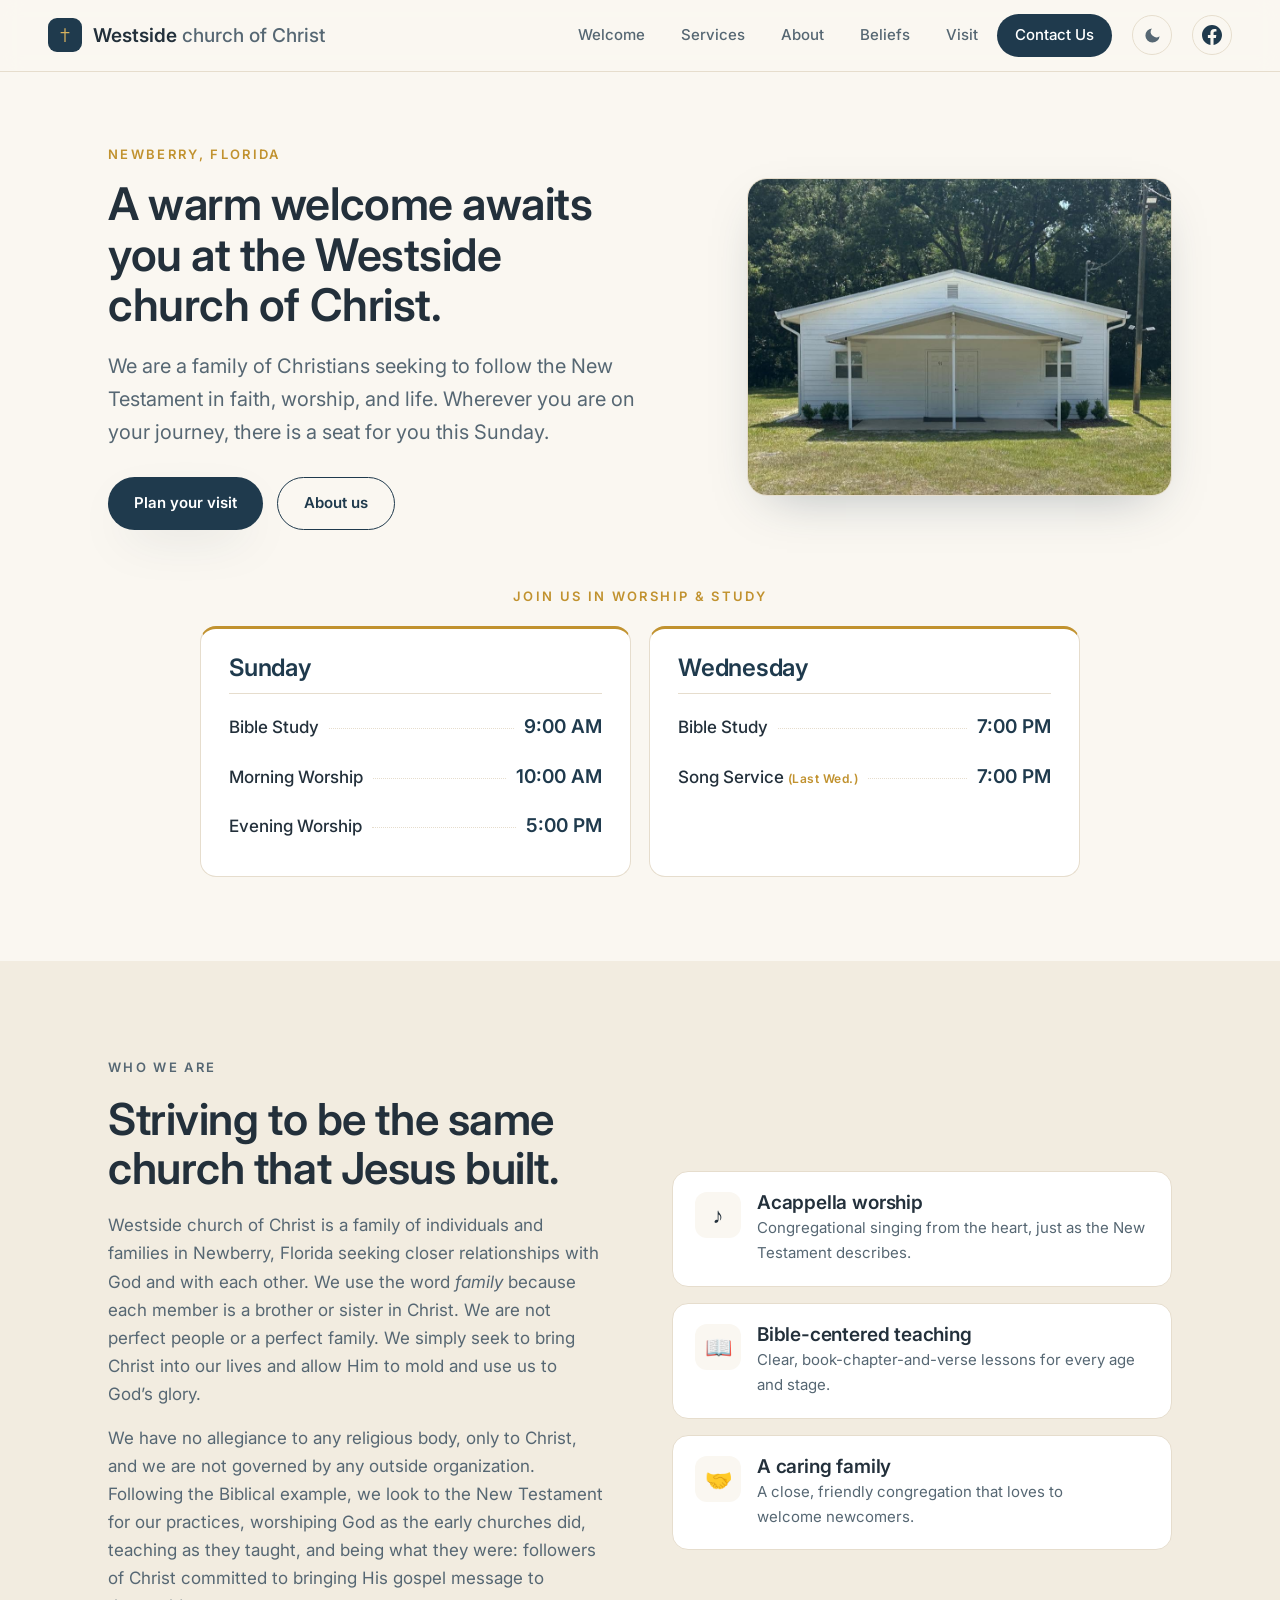
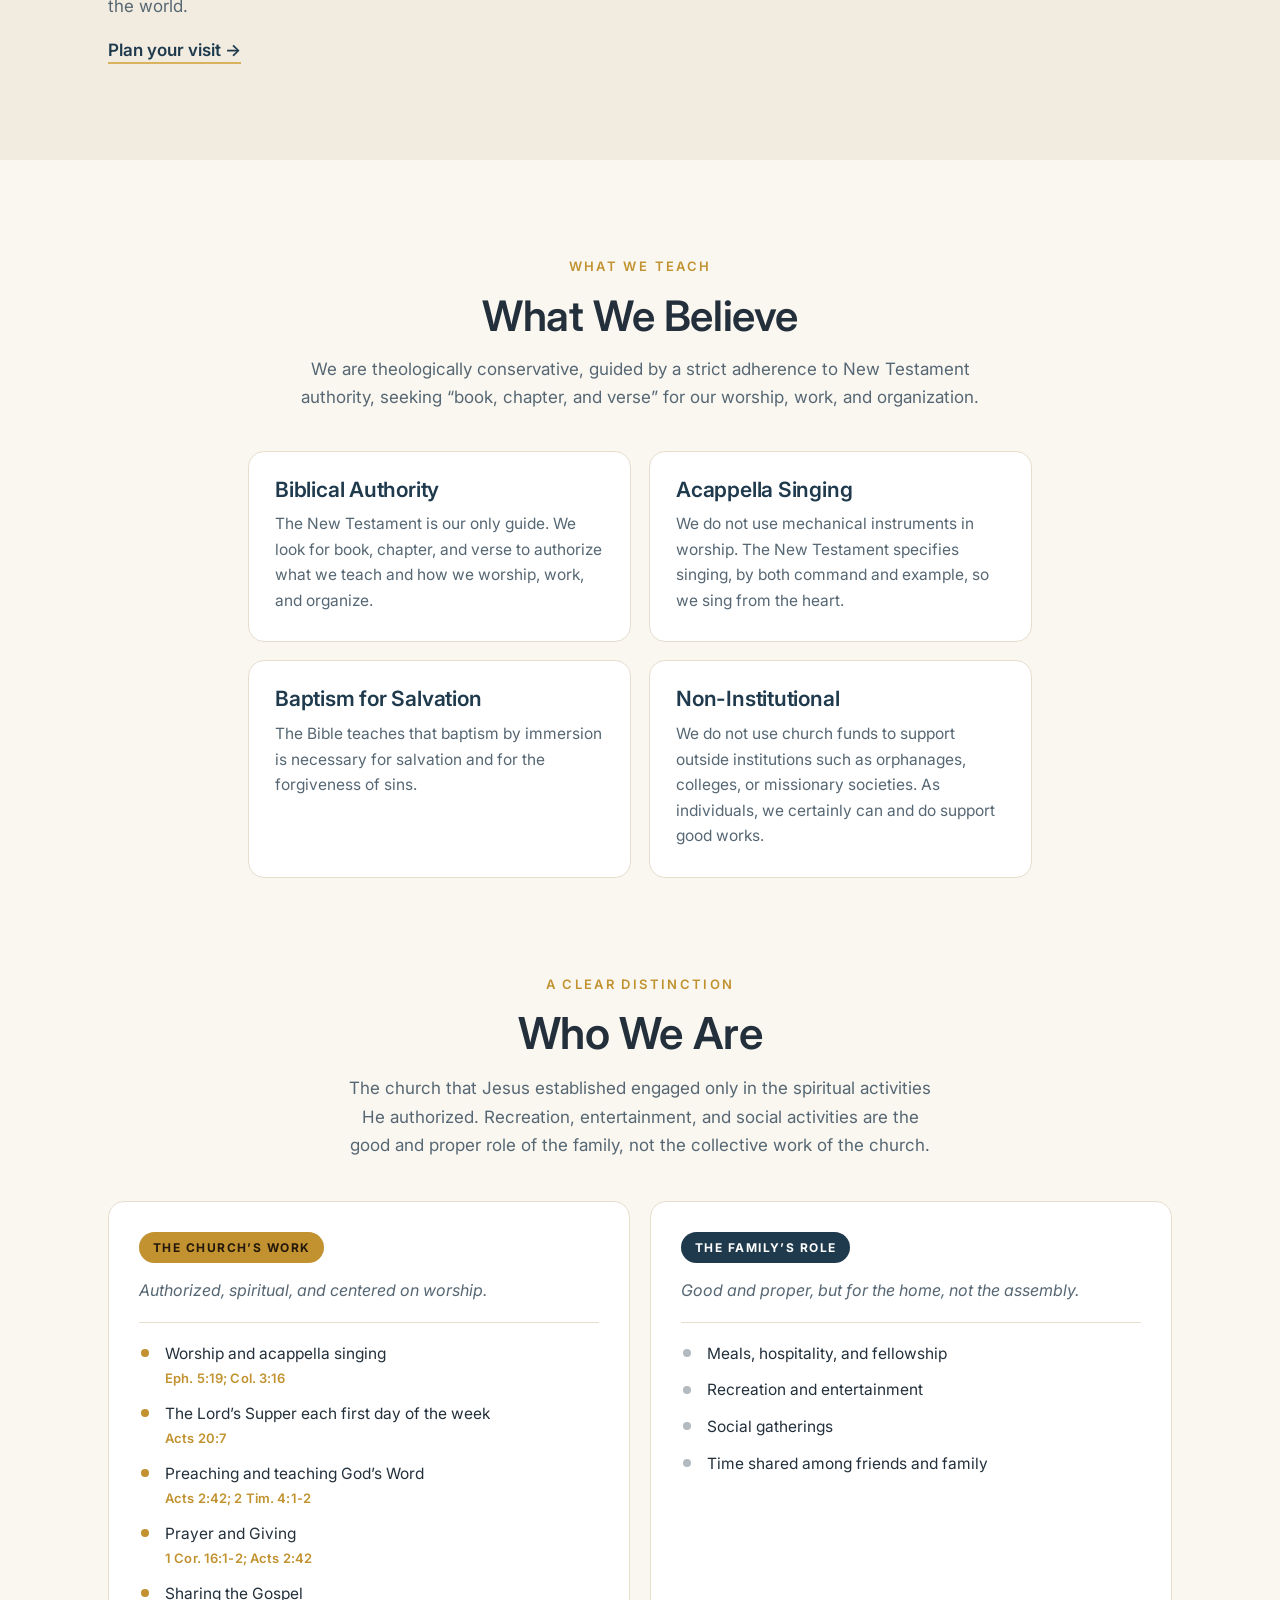
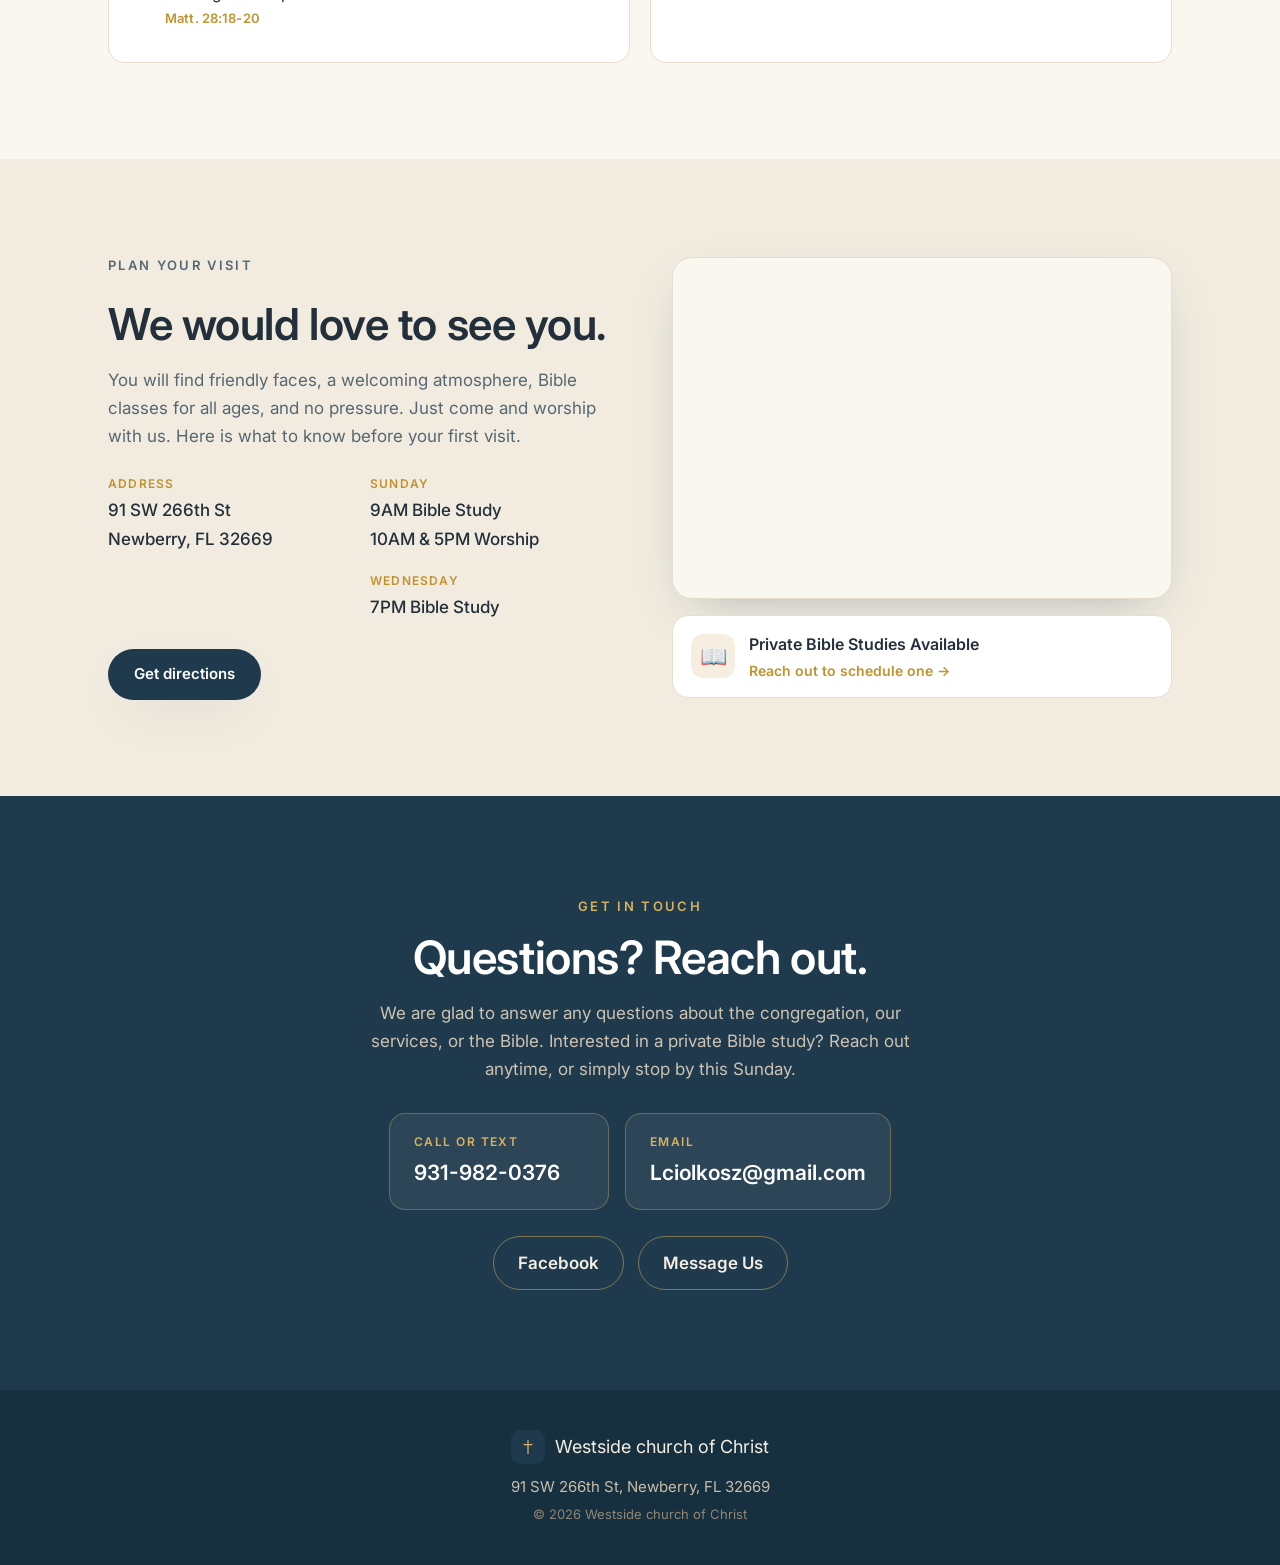
==== index.html @ 0bf7d009 "Redesign Private Bible Studies as an icon card linking to contact" ====
<!DOCTYPE html>
<html lang="en">
<head>
  <meta charset="UTF-8" />
  <meta name="viewport" content="width=device-width, initial-scale=1.0" />
  <script>
    /* Apply saved theme before paint to avoid a flash. No saved value = follow system. */
    (function () {
      try {
        var t = localStorage.getItem('theme');
        if (t === 'dark' || t === 'light') document.documentElement.setAttribute('data-theme', t);
      } catch (e) {}
    })();
  </script>
  <title>Westside church of Christ in Newberry, FL</title>
  <meta name="description" content="Westside church of Christ in Newberry, Florida. Sunday worship at 10 AM and 5 PM. Visitors always welcome." />

  <!-- Open Graph / social sharing -->
  <meta property="og:type" content="website" />
  <meta property="og:site_name" content="Westside church of Christ" />
  <meta property="og:title" content="Westside church of Christ in Newberry, FL" />
  <meta property="og:description" content="A warm welcome awaits you. Sunday worship at 10 AM and 5 PM, Bible study Sunday 9 AM and Wednesday 7 PM. Visitors always welcome." />
  <meta property="og:url" content="https://westsidenewberrychurchofchrist.com/" />
  <meta property="og:image" content="https://westsidenewberrychurchofchrist.com/assets/img/church-building.jpg" />
  <meta property="og:image:alt" content="The Westside church of Christ building in Newberry, Florida" />
  <meta name="twitter:card" content="summary_large_image" />
  <meta name="twitter:title" content="Westside church of Christ in Newberry, FL" />
  <meta name="twitter:description" content="A warm welcome awaits you. Sunday worship at 10 AM and 5 PM. Visitors always welcome." />
  <meta name="twitter:image" content="https://westsidenewberrychurchofchrist.com/assets/img/church-building.jpg" />

  <!-- Structured data: church, location, service times -->
  <script type="application/ld+json">
  {
    "@context": "https://schema.org",
    "@type": "Church",
    "name": "Westside church of Christ",
    "url": "https://westsidenewberrychurchofchrist.com/",
    "image": "https://westsidenewberrychurchofchrist.com/assets/img/church-building.jpg",
    "telephone": "+1-931-982-0376",
    "email": "Lciolkosz@gmail.com",
    "address": {
      "@type": "PostalAddress",
      "streetAddress": "91 SW 266th St",
      "addressLocality": "Newberry",
      "addressRegion": "FL",
      "postalCode": "32669",
      "addressCountry": "US"
    },
    "sameAs": [
      "https://www.facebook.com/westsidecocnewberryfl/"
    ],
    "openingHoursSpecification": [
      { "@type": "OpeningHoursSpecification", "dayOfWeek": "Sunday", "opens": "09:00", "closes": "12:00", "name": "Bible Study & Morning Worship" },
      { "@type": "OpeningHoursSpecification", "dayOfWeek": "Sunday", "opens": "17:00", "closes": "18:00", "name": "Evening Worship" },
      { "@type": "OpeningHoursSpecification", "dayOfWeek": "Wednesday", "opens": "19:00", "closes": "20:00", "name": "Bible Study" }
    ]
  }
  </script>

  <link rel="preconnect" href="https://fonts.googleapis.com" />
  <link rel="preconnect" href="https://fonts.gstatic.com" crossorigin />
  <link href="https://fonts.googleapis.com/css2?family=Inter:ital,wght@0,400;0,500;0,600;0,700;1,400;1,500&display=swap" rel="stylesheet" />
  <link rel="stylesheet" href="assets/css/style.css?v=14" />
  <link rel="icon" href="data:image/svg+xml,%3Csvg xmlns='http://www.w3.org/2000/svg' viewBox='0 0 32 32'%3E%3Crect width='32' height='32' rx='6' fill='%231f3a4d'/%3E%3Cpath d='M15 7h2v5h5v2h-5v11h-2V14h-5v-2h5z' fill='%23d8b25e'/%3E%3C/svg%3E" />
</head>
<body>
  <a class="skip-link" href="#main">Skip to content</a>

  <header class="site-header" id="top">
    <a class="brand" href="#top">
      <span class="brand-mark" aria-hidden="true">
        <svg viewBox="0 0 32 32"><path d="M15 5h2v6h6v2h-6v14h-2V13H9v-2h6z"/></svg>
      </span>
      <span class="brand-text">Westside <em>church of Christ</em></span>
    </a>
    <div class="header-right">
      <nav class="nav" id="nav">
        <a href="#welcome">Welcome</a>
        <a href="#services">Services</a>
        <a href="#about">About</a>
        <a href="#beliefs">Beliefs</a>
        <a href="#visit">Visit</a>
        <a href="#contact" class="nav-cta">Contact Us</a>
      </nav>
      <button class="theme-toggle" id="themeToggle" type="button" aria-label="Toggle dark mode">
        <svg class="icon-moon" viewBox="0 0 24 24" aria-hidden="true"><path d="M21 12.79A9 9 0 1 1 11.21 3 7 7 0 0 0 21 12.79z"/></svg>
        <svg class="icon-sun" viewBox="0 0 24 24" aria-hidden="true"><path d="M12 17a5 5 0 1 1 0-10 5 5 0 0 1 0 10zm0-13a1 1 0 0 1-1-1V1a1 1 0 0 1 2 0v2a1 1 0 0 1-1 1zm0 20a1 1 0 0 1-1-1v-2a1 1 0 0 1 2 0v2a1 1 0 0 1-1 1zm11-11a1 1 0 0 1-1 1h-2a1 1 0 0 1 0-2h2a1 1 0 0 1 1 1zM5 12a1 1 0 0 1-1 1H2a1 1 0 0 1 0-2h2a1 1 0 0 1 1 1zm14.07-6.07a1 1 0 0 1 0 1.41l-1.41 1.42a1 1 0 1 1-1.42-1.42l1.42-1.41a1 1 0 0 1 1.41 0zM7.76 17.66a1 1 0 0 1 0 1.41l-1.42 1.42a1 1 0 0 1-1.41-1.42l1.41-1.41a1 1 0 0 1 1.42 0zm11.31 1.41a1 1 0 0 1-1.41 0l-1.42-1.41a1 1 0 0 1 1.42-1.42l1.41 1.42a1 1 0 0 1 0 1.41zM7.76 6.34a1 1 0 0 1-1.42 0L4.93 4.93a1 1 0 0 1 1.41-1.41l1.42 1.41a1 1 0 0 1 0 1.41z"/></svg>
      </button>
      <a class="fb-icon" href="https://www.facebook.com/westsidecocnewberryfl/" target="_blank" rel="noopener" aria-label="Visit us on Facebook">
        <svg viewBox="0 0 24 24" aria-hidden="true"><path d="M24 12.07C24 5.4 18.63 0 12 0S0 5.4 0 12.07C0 18.1 4.39 23.1 10.13 24v-8.44H7.08v-3.49h3.05V9.41c0-3.02 1.79-4.69 4.53-4.69 1.31 0 2.68.24 2.68.24v2.97h-1.51c-1.49 0-1.96.93-1.96 1.89v2.25h3.33l-.53 3.49h-2.8V24C19.61 23.1 24 18.1 24 12.07z"/></svg>
      </a>
      <button class="nav-toggle" id="navToggle" aria-label="Open menu" aria-expanded="false">
        <span></span><span></span><span></span>
      </button>
    </div>
  </header>

  <main id="main">
    <!-- Hero + service times (combined) -->
    <section class="welcome" id="welcome">
      <div class="hero">
        <div class="hero-inner">
          <p class="eyebrow">Newberry, Florida</p>
          <h1>A warm welcome awaits you at the Westside church of Christ.</h1>
          <p class="hero-lede">
            We are a family of Christians seeking to follow the New Testament in faith,
            worship, and life. Wherever you are on your journey, there is a seat for
            you this Sunday.
          </p>
          <div class="hero-actions">
            <a class="btn btn-primary" href="#visit">Plan your visit</a>
            <a class="btn btn-ghost" href="#about">About us</a>
          </div>
        </div>
        <div class="hero-card">
          <div class="hero-photo">
            <img src="assets/img/church-building.jpg" alt="The Westside church of Christ building in Newberry, Florida" width="960" height="960" />
          </div>
        </div>
      </div>

      <div class="hero-schedule" id="services">
        <p class="eyebrow">Join Us in Worship &amp; Study</p>
        <div class="schedule">
          <article class="sched-card">
            <h3 class="sched-day">Sunday</h3>
            <ul class="sched-list">
              <li><span class="s-name">Bible Study</span><span class="s-dot" aria-hidden="true"></span><span class="s-time">9:00 AM</span></li>
              <li><span class="s-name">Morning Worship</span><span class="s-dot" aria-hidden="true"></span><span class="s-time">10:00 AM</span></li>
              <li><span class="s-name">Evening Worship</span><span class="s-dot" aria-hidden="true"></span><span class="s-time">5:00 PM</span></li>
            </ul>
          </article>
          <article class="sched-card">
            <h3 class="sched-day">Wednesday</h3>
            <ul class="sched-list">
              <li><span class="s-name">Bible Study</span><span class="s-dot" aria-hidden="true"></span><span class="s-time">7:00 PM</span></li>
              <li><span class="s-name">Song Service <em>(Last Wed.)</em></span><span class="s-dot" aria-hidden="true"></span><span class="s-time">7:00 PM</span></li>
            </ul>
          </article>
        </div>
      </div>
    </section>

    <!-- About / What to expect -->
    <section class="about" id="about">
      <div class="about-grid">
        <div class="about-text">
          <p class="eyebrow">Who We Are</p>
          <h2>Striving to be the same church that Jesus built.</h2>
          <p>
            Westside church of Christ is a family of individuals and families in Newberry,
            Florida seeking closer relationships with God and with each other. We use the
            word <em>family</em> because each member is a brother or sister in Christ. We
            are not perfect people or a perfect family. We simply seek to bring Christ
            into our lives and allow Him to mold and use us to God&rsquo;s glory.
          </p>
          <p>
            We have no allegiance to any religious body, only to Christ, and we are not
            governed by any outside organization. Following the Biblical example, we look to
            the New Testament for our practices, worshiping God as the early churches
            did, teaching as they taught, and being what they were: followers of Christ
            committed to bringing His gospel message to the world.
          </p>
          <a class="text-link" href="#visit">Plan your visit &rarr;</a>
        </div>
        <ul class="about-features">
          <li>
            <span class="feat-icon" aria-hidden="true">&#9834;</span>
            <div>
              <h3>Acappella worship</h3>
              <p>Congregational singing from the heart, just as the New Testament describes.</p>
            </div>
          </li>
          <li>
            <span class="feat-icon" aria-hidden="true">&#128214;</span>
            <div>
              <h3>Bible-centered teaching</h3>
              <p>Clear, book-chapter-and-verse lessons for every age and stage.</p>
            </div>
          </li>
          <li>
            <span class="feat-icon" aria-hidden="true">&#129309;</span>
            <div>
              <h3>A caring family</h3>
              <p>A close, friendly congregation that loves to welcome newcomers.</p>
            </div>
          </li>
        </ul>
      </div>
    </section>

    <!-- What we believe -->
    <section class="beliefs" id="beliefs">
      <div class="section-head center">
        <p class="eyebrow">What We Teach</p>
        <h2>What We Believe</h2>
        <p class="beliefs-intro">
          We are theologically conservative, guided by a strict adherence to New Testament
          authority, seeking &ldquo;book, chapter, and verse&rdquo; for our worship,
          work, and organization.
        </p>
      </div>
      <div class="belief-grid">
        <article class="belief-card">
          <h3>Biblical Authority</h3>
          <p>
            The New Testament is our only guide. We look for book, chapter, and verse to
            authorize what we teach and how we worship, work, and organize.
          </p>
        </article>
        <article class="belief-card">
          <h3>Acappella Singing</h3>
          <p>
            We do not use mechanical instruments in worship. The New Testament specifies
            singing, by both command and example, so we sing from the heart.
          </p>
        </article>
        <article class="belief-card">
          <h3>Baptism for Salvation</h3>
          <p>
            The Bible teaches that baptism by immersion is necessary for salvation and for
            the forgiveness of sins.
          </p>
        </article>
        <article class="belief-card">
          <h3>Non-Institutional</h3>
          <p>
            We do not use church funds to support outside institutions such as orphanages,
            colleges, or missionary societies. As individuals, we certainly can and do
            support good works.
          </p>
        </article>
      </div>
    </section>

    <!-- Who we are not (a clear distinction) -->
    <section class="distinct" id="distinct">
      <div class="distinct-inner">
        <div class="distinct-head">
          <p class="eyebrow">A Clear Distinction</p>
          <h2>Who We Are</h2>
          <p class="distinct-lede">
            The church that Jesus established engaged only in the spiritual activities He
            authorized. Recreation, entertainment, and social activities are the good and
            proper role of the family, not the collective work of the church.
          </p>
        </div>
        <div class="distinct-grid">
          <article class="distinct-card is-church">
            <span class="distinct-tag">The Church&rsquo;s Work</span>
            <p class="distinct-card-note">Authorized, spiritual, and centered on worship.</p>
            <ul class="distinct-list">
              <li>Worship and acappella singing <span class="ref">Eph. 5:19; Col. 3:16</span></li>
              <li>The Lord&rsquo;s Supper each first day of the week <span class="ref">Acts 20:7</span></li>
              <li>Preaching and teaching God&rsquo;s Word <span class="ref">Acts 2:42; 2 Tim. 4:1-2</span></li>
              <li>Prayer and Giving <span class="ref">1 Cor. 16:1-2; Acts 2:42</span></li>
              <li>Sharing the Gospel <span class="ref">Matt. 28:18-20</span></li>
            </ul>
          </article>
          <article class="distinct-card is-family">
            <span class="distinct-tag">The Family&rsquo;s Role</span>
            <p class="distinct-card-note">Good and proper, but for the home, not the assembly.</p>
            <ul class="distinct-list">
              <li>Meals, hospitality, and fellowship</li>
              <li>Recreation and entertainment</li>
              <li>Social gatherings</li>
              <li>Time shared among friends and family</li>
            </ul>
          </article>
        </div>
      </div>
    </section>

    <!-- Visit / Location -->
    <section class="visit" id="visit">
      <div class="visit-grid">
        <div class="visit-text">
          <p class="eyebrow">Plan Your Visit</p>
          <h2>We would love to see you.</h2>
          <p>
            You will find friendly faces, a welcoming atmosphere, Bible classes for all
            ages, and no pressure. Just come and worship with us. Here is what to know
            before your first visit.
          </p>
          <dl class="visit-facts">
            <div><dt>Address</dt><dd>91 SW 266th St<br />Newberry, FL 32669</dd></div>
            <div><dt>Sunday</dt><dd>9AM Bible Study<br />10AM &amp; 5PM Worship</dd></div>
            <div><dt>Wednesday</dt><dd>7PM Bible Study</dd></div>
          </dl>
          <a class="btn btn-primary" href="https://www.google.com/maps/dir/?api=1&destination=91+SW+266th+St+Newberry+FL+32669" target="_blank" rel="noopener">Get directions</a>
        </div>
        <div class="visit-media">
          <div class="visit-map">
            <iframe
              title="Map to Westside church of Christ"
              src="https://www.google.com/maps?q=91%20SW%20266th%20St,%20Newberry,%20FL%2032669&output=embed"
              loading="lazy" referrerpolicy="no-referrer-when-downgrade"></iframe>
          </div>
          <a class="study-card" href="#contact">
            <span class="study-card-icon" aria-hidden="true">&#128214;</span>
            <span class="study-card-body">
              <span class="study-card-title">Private Bible Studies Available</span>
              <span class="study-card-sub">Reach out to schedule one &rarr;</span>
            </span>
          </a>
        </div>
      </div>
    </section>

    <!-- Contact -->
    <section class="contact" id="contact">
      <div class="contact-inner">
        <p class="eyebrow light">Get in Touch</p>
        <h2>Questions? Reach out.</h2>
        <p class="contact-lede">
          We are glad to answer any questions about the congregation, our services,
          or the Bible. Interested in a private Bible study? Reach out anytime,
          or simply stop by this Sunday.
        </p>
        <div class="contact-methods">
          <a class="contact-method" href="tel:19319820376">
            <span class="cm-label">Call or Text</span>
            <span class="cm-value">931-982-0376</span>
          </a>
          <a class="contact-method" href="mailto:Lciolkosz@gmail.com">
            <span class="cm-label">Email</span>
            <span class="cm-value">Lciolkosz@gmail.com</span>
          </a>
        </div>
        <div class="contact-links">
          <a href="https://www.facebook.com/westsidecocnewberryfl/" target="_blank" rel="noopener">Facebook</a>
          <a href="https://m.me/westsidecocnewberryfl" target="_blank" rel="noopener">Message Us</a>
        </div>
      </div>
    </section>
  </main>

  <footer class="site-footer">
    <div class="foot-inner">
      <div class="foot-brand">
        <span class="brand-mark" aria-hidden="true"><svg viewBox="0 0 32 32"><path d="M15 5h2v6h6v2h-6v14h-2V13H9v-2h6z"/></svg></span>
        Westside church of Christ
      </div>
      <p class="foot-addr">91 SW 266th St, Newberry, FL 32669</p>
      <p class="foot-copy">&copy; <span id="year"></span> Westside church of Christ</p>
    </div>
  </footer>

  <script src="assets/js/main.js?v=14"></script>
</body>
</html>
---- assets/css/style.css ----
/* ---------- Tokens ---------- */
:root {
  --cream: #faf7f1;
  --cream-2: #f2ece0;
  --ink: #23303b;
  --ink-soft: #566773;
  --navy: #1f3a4d;
  --navy-2: #17303f;
  --gold: #c1922f;
  --gold-soft: #d8b25e;
  --line: #e6ddcd;
  --white: #ffffff;
  --brand-text: var(--navy);
  --on-brand: #ffffff;
  --brand-hover: var(--navy-2);
  --radius: 16px;
  --shadow: 0 18px 50px -22px rgba(31, 58, 77, .35);
  --maxw: 1160px;
  --ease: cubic-bezier(.22,.61,.36,1);
  --serif: "Inter", Arial, system-ui, -apple-system, Segoe UI, Roboto, sans-serif;
  --sans: "Inter", Arial, system-ui, -apple-system, Segoe UI, Roboto, sans-serif;
}

/* ---------- Dark theme ---------- */
/* Surfaces and text flip; brand navy/gold stay. --brand-text keeps accent
   text/borders legible against dark card surfaces. */
@media (prefers-color-scheme: dark) {
  :root:not([data-theme="light"]) {
    --cream: #15222c;
    --cream-2: #101b23;
    --white: #1c2c37;
    --ink: #eaf0f3;
    --ink-soft: #a6b6c1;
    --line: #2b3c48;
    --brand-text: #9fc4de;
    --on-brand: #10202b;
    --brand-hover: #b3d3e8;
    --shadow: 0 18px 50px -22px rgba(0, 0, 0, .6);
  }
}
:root[data-theme="dark"] {
  --cream: #15222c;
  --cream-2: #101b23;
  --white: #1c2c37;
  --ink: #eaf0f3;
  --ink-soft: #a6b6c1;
  --line: #2b3c48;
  --brand-text: #9fc4de;
  --on-brand: #10202b;
  --brand-hover: #b3d3e8;
  --shadow: 0 18px 50px -22px rgba(0, 0, 0, .6);
}
* { box-sizing: border-box; }
html { scroll-behavior: smooth; }
body {
  margin: 0; background: var(--cream); color: var(--ink);
  font-family: var(--sans); font-size: 17px; line-height: 1.65;
  -webkit-font-smoothing: antialiased; overflow-x: hidden;
}
img, iframe, svg { max-width: 100%; display: block; }
a { color: inherit; text-decoration: none; }
h1, h2, h3 { font-family: var(--serif); font-weight: 600; line-height: 1.12; letter-spacing: -.01em; margin: 0; text-wrap: balance; }
p { text-wrap: pretty; }
section { scroll-margin-top: 84px; }
.eyebrow {
  font-size: 13px; letter-spacing: .18em; text-transform: uppercase;
  color: var(--gold); font-weight: 600; margin: 0 0 14px;
}
.eyebrow.light { color: var(--gold-soft); }
.skip-link {
  position: absolute; left: -999px; top: 0; background: var(--navy); color: #fff;
  padding: 10px 16px; z-index: 100; border-radius: 0 0 8px 0;
}
.skip-link:focus { left: 0; }

/* ---------- Header ---------- */
.site-header {
  position: sticky; top: 0; z-index: 50;
  display: flex; align-items: center; justify-content: space-between;
  padding: 14px clamp(18px, 5vw, 48px);
  background: color-mix(in srgb, var(--cream) 88%, transparent);
  backdrop-filter: blur(10px);
  border-bottom: 1px solid var(--line);
}
.brand { display: flex; align-items: center; gap: 11px; }
.brand-mark {
  display: grid; place-items: center; width: 34px; height: 34px;
  background: var(--navy); border-radius: 9px; flex: none;
}
.brand-mark svg { width: 20px; height: 20px; fill: var(--gold-soft); }
.brand-text { font-family: var(--serif); font-weight: 600; font-size: 19px; color: var(--ink); }
.brand-text em { font-style: normal; color: var(--ink-soft); font-weight: 500; }
.header-right { display: flex; align-items: center; gap: clamp(12px, 2vw, 20px); }
.fb-icon {
  display: grid; place-items: center; width: 40px; height: 40px; flex: none;
  border-radius: 50%; color: var(--navy); border: 1px solid var(--line);
  transition: background .2s var(--ease), color .2s var(--ease), transform .2s var(--ease), border-color .2s var(--ease);
}
.fb-icon svg { width: 20px; height: 20px; fill: currentColor; }
.fb-icon:hover { background: var(--brand-text); color: var(--on-brand); border-color: var(--brand-text); transform: translateY(-1px); }
.theme-toggle {
  display: grid; place-items: center; width: 40px; height: 40px; flex: none;
  border-radius: 50%; color: var(--ink-soft); background: none; cursor: pointer;
  border: 1px solid var(--line);
  transition: background .2s var(--ease), color .2s var(--ease), transform .2s var(--ease), border-color .2s var(--ease);
}
.theme-toggle svg { width: 19px; height: 19px; fill: currentColor; }
.theme-toggle:hover { background: var(--brand-text); color: var(--on-brand); border-color: var(--brand-text); transform: translateY(-1px); }
/* Icon reflects the theme that IS active (moon = switch to dark, sun = switch to light) */
.icon-sun { display: none; }
.icon-moon { display: block; }
@media (prefers-color-scheme: dark) {
  :root:not([data-theme="light"]) .icon-sun { display: block; }
  :root:not([data-theme="light"]) .icon-moon { display: none; }
}
:root[data-theme="dark"] .icon-sun { display: block; }
:root[data-theme="dark"] .icon-moon { display: none; }
:root[data-theme="light"] .icon-sun { display: none; }
:root[data-theme="light"] .icon-moon { display: block; }
.nav { display: flex; align-items: center; gap: 2px; }
.nav a { font-size: 15px; font-weight: 500; color: var(--ink-soft); white-space: nowrap; }
.nav a:not(.nav-cta) {
  padding: 8px 16px; border-radius: 999px; border: 1.5px solid transparent;
  transition: color .2s var(--ease), background .2s var(--ease), border-color .2s var(--ease);
}
.nav a:not(.nav-cta):hover { background: var(--brand-text); color: var(--on-brand); border-color: var(--brand-text); }
.nav-cta {
  background: var(--brand-text); color: var(--on-brand) !important; padding: 9px 18px; border-radius: 999px;
  transition: background .2s var(--ease), transform .2s var(--ease);
}
.nav-cta:hover { background: var(--brand-hover); transform: translateY(-1px); }
.nav-toggle { display: none; background: none; border: 0; cursor: pointer; padding: 8px; }
.nav-toggle span { display: block; width: 24px; height: 2px; background: var(--navy); margin: 5px 0; border-radius: 2px; transition: .25s var(--ease); }

/* ---------- Buttons ---------- */
.btn {
  display: inline-flex; align-items: center; gap: 8px;
  padding: 13px 26px; border-radius: 999px; font-weight: 600; font-size: 15px;
  transition: transform .2s var(--ease), background .2s var(--ease), box-shadow .2s var(--ease);
}
.btn-primary { background: var(--brand-text); color: var(--on-brand); box-shadow: var(--shadow); }
.btn-primary:hover { background: var(--brand-hover); transform: translateY(-2px); }
.btn-ghost { border: 1.5px solid var(--brand-text); color: var(--brand-text); }
.btn-ghost:hover { background: var(--brand-text); color: var(--on-brand); }
.text-link { color: var(--brand-text); font-weight: 600; border-bottom: 2px solid var(--gold-soft); padding-bottom: 2px; }
.text-link:hover { border-color: var(--brand-text); }

/* ---------- Hero + combined schedule ---------- */
.hero {
  max-width: var(--maxw); margin: 0 auto;
  padding: clamp(36px, 6vw, 72px) clamp(18px, 5vw, 48px) clamp(22px, 3vw, 36px);
  display: grid; grid-template-columns: 1.15fr .85fr; gap: clamp(28px, 5vw, 64px); align-items: center;
}
.hero-schedule {
  max-width: var(--maxw); margin: 0 auto;
  padding: clamp(8px, 2vw, 20px) clamp(18px, 5vw, 48px) clamp(46px, 7vw, 84px);
  scroll-margin-top: 84px;
}
.hero-schedule .eyebrow { text-align: center; }
.hero-schedule .schedule { margin-top: 18px; padding-left: 0; padding-right: 0; }
.hero h1 { font-size: clamp(29px, 4vw, 45px); margin-bottom: 20px; }
.hero-lede { font-size: clamp(17px, 2vw, 20px); color: var(--ink-soft); max-width: 44ch; margin: 0 0 28px; }
.hero-times { display: flex; gap: 14px; flex-wrap: wrap; margin-bottom: 30px; }
.time-pill {
  background: var(--white); border: 1px solid var(--line); border-radius: 14px;
  padding: 12px 18px; box-shadow: var(--shadow); display: flex; flex-direction: column;
}
.time-pill.subtle { background: transparent; box-shadow: none; border-style: dashed; }
.time-label { font-size: 12px; letter-spacing: .1em; text-transform: uppercase; color: var(--gold); font-weight: 600; }
.time-value { font-family: var(--serif); font-size: 20px; font-weight: 600; color: var(--ink); }
.time-pill.subtle .time-value { color: var(--ink-soft); font-size: 16px; }
.hero-actions { display: flex; gap: 14px; flex-wrap: wrap; }
.hero-card { position: relative; }
.hero-photo {
  border-radius: 20px; overflow: hidden; box-shadow: var(--shadow);
  border: 1px solid var(--line); background: var(--cream-2);
  aspect-ratio: 4 / 3;
}
.hero-photo img { width: 100%; height: 100%; object-fit: cover; display: block; }

/* ---------- Section head ---------- */
.section-head { max-width: var(--maxw); margin: 0 auto; padding: 0 clamp(18px, 5vw, 48px); }
.section-head.center { text-align: center; }
.section-head h2 { font-size: clamp(28px, 4vw, 42px); }

/* ---------- Services ---------- */
.services { padding: clamp(46px, 7vw, 88px) 0; }
.schedule {
  max-width: 880px; margin: 34px auto 0; padding: 0 clamp(18px, 5vw, 48px);
  display: grid; grid-template-columns: 1fr 1fr; gap: 18px;
}
.sched-card {
  background: var(--white); border: 1px solid var(--line); border-radius: var(--radius);
  border-top: 3px solid var(--gold); padding: 26px 28px;
  transition: transform .25s var(--ease), box-shadow .25s var(--ease);
}
.sched-card:hover { transform: translateY(-4px); box-shadow: var(--shadow); }
.sched-day {
  font-family: var(--serif); font-size: 24px; font-weight: 600; color: var(--brand-text);
  padding-bottom: 12px; margin-bottom: 8px; border-bottom: 1px solid var(--line);
}
.sched-list { list-style: none; margin: 0; padding: 0; }
.sched-list li { display: flex; align-items: baseline; gap: 10px; padding: 9px 0; }
.s-name { font-weight: 500; color: var(--ink); white-space: nowrap; }
.s-dot { flex: 1; border-bottom: 1px dotted var(--line); transform: translateY(-4px); }
.s-time { font-family: var(--serif); font-size: 19px; font-weight: 600; color: var(--brand-text); white-space: nowrap; }
.svc-foot { text-align: center; color: var(--ink-soft); margin: 26px 0 0; font-style: italic; }

/* ---------- About ---------- */
.about { background: var(--cream-2); padding: clamp(52px, 8vw, 96px) 0; }
.about-grid {
  max-width: var(--maxw); margin: 0 auto; padding: 0 clamp(18px, 5vw, 48px);
  display: grid; grid-template-columns: 1fr 1fr; gap: clamp(30px, 5vw, 70px); align-items: center;
}
.about-text h2 { font-size: clamp(28px, 4vw, 44px); margin-bottom: 18px; }
.about-text p { color: var(--ink-soft); margin: 0 0 16px; }
.about-features { list-style: none; margin: 0; padding: 0; display: grid; gap: 16px; }
.about-features li {
  display: flex; gap: 16px; background: var(--white); border: 1px solid var(--line);
  border-radius: var(--radius); padding: 20px 22px;
}
.feat-icon {
  flex: none; width: 46px; height: 46px; display: grid; place-items: center;
  background: var(--cream); border-radius: 12px; font-size: 22px;
}
.about-features h3 { font-size: 19px; margin-bottom: 3px; }
.about-features p { margin: 0; font-size: 15px; color: var(--ink-soft); }

/* ---------- Event ---------- */
.event { padding: clamp(46px, 7vw, 84px) clamp(18px, 5vw, 48px); }
.event-inner {
  max-width: var(--maxw); margin: 0 auto; position: relative; overflow: hidden;
  background: linear-gradient(135deg, var(--navy) 0%, var(--navy-2) 100%);
  color: #f4eee2; border-radius: 24px; padding: clamp(34px, 5vw, 56px);
  box-shadow: var(--shadow);
}
.event-inner::after {
  content: "✝"; position: absolute; right: -10px; bottom: -40px;
  font-size: 240px; color: rgba(216,178,94,.10); line-height: 1; pointer-events: none;
}
.event-tag {
  display: inline-block; background: var(--gold); color: #23180a;
  font-size: 12px; font-weight: 700; letter-spacing: .12em; text-transform: uppercase;
  padding: 6px 14px; border-radius: 999px; margin-bottom: 18px;
}
.event h2 { font-size: clamp(26px, 4vw, 40px); color: #fff; max-width: 20ch; }
.event-when { font-family: var(--serif); font-size: clamp(18px, 2.4vw, 24px); color: var(--gold-soft); margin: 12px 0 16px; }
.event-desc { max-width: 60ch; color: #d9cfbf; margin: 0 0 22px; }
.event-meta { font-size: 15px; color: #c8bda9; position: relative; z-index: 1; }

.s-name em { font-style: normal; font-size: 12px; letter-spacing: .04em; color: var(--gold); font-weight: 600; }

/* ---------- Beliefs ---------- */
.beliefs { padding: clamp(52px, 8vw, 96px) 0; }
.beliefs-intro { max-width: 62ch; margin: 16px auto 0; color: var(--ink-soft); text-wrap: balance; }
.belief-grid {
  max-width: 880px; margin: 40px auto 0; padding: 0 clamp(18px, 5vw, 48px);
  display: grid; grid-template-columns: repeat(2, 1fr); gap: 18px;
}
.belief-card {
  background: var(--white); border: 1px solid var(--line); border-radius: var(--radius);
  padding: 26px 26px 28px; transition: transform .25s var(--ease), box-shadow .25s var(--ease);
}
.belief-card:hover { transform: translateY(-4px); box-shadow: var(--shadow); }
.belief-card h3 { font-size: 21px; color: var(--brand-text); margin-bottom: 10px; }
.belief-card p { margin: 0; font-size: 15.5px; color: var(--ink-soft); }
.scripture {
  max-width: 720px; margin: 40px auto 0; padding: 0 clamp(18px, 5vw, 48px);
  text-align: center; font-family: var(--serif); font-size: clamp(19px, 2.4vw, 25px);
  font-style: italic; color: var(--ink); line-height: 1.4;
}
.scripture cite {
  display: block; margin-top: 14px; font-family: var(--sans); font-style: normal;
  font-size: 13px; letter-spacing: .12em; text-transform: uppercase; color: var(--gold); font-weight: 600;
}

/* ---------- Who we are not (distinction) ---------- */
.distinct { padding: 0 0 clamp(52px, 8vw, 96px); }
.distinct-inner { max-width: var(--maxw); margin: 0 auto; padding: 0 clamp(18px, 5vw, 48px); }
.distinct-head { text-align: center; max-width: 66ch; margin: 0 auto; }
.distinct-head h2 { font-size: clamp(28px, 4vw, 44px); }
.distinct-lede { color: var(--ink-soft); margin: 16px auto 0; text-wrap: balance; }
.distinct-grid {
  display: grid; grid-template-columns: 1fr 1fr; gap: 20px; margin: 42px 0 0;
  align-items: stretch;
}
.distinct-card {
  background: var(--white); border: 1px solid var(--line); border-radius: var(--radius);
  padding: 30px 30px 32px; transition: transform .25s var(--ease), box-shadow .25s var(--ease);
}
.distinct-card:hover { transform: translateY(-4px); box-shadow: var(--shadow); }
.distinct-tag {
  display: inline-block; font-size: 12px; letter-spacing: .12em; text-transform: uppercase;
  font-weight: 700; padding: 6px 14px; border-radius: 999px; margin-bottom: 14px;
}
.is-church .distinct-tag { background: var(--gold); color: #23180a; }
.is-family .distinct-tag { background: var(--brand-text); color: var(--on-brand); }
.distinct-card-note {
  font-family: var(--serif); font-style: italic; color: var(--ink-soft);
  font-size: 16px; margin: 0 0 18px; padding-bottom: 18px; border-bottom: 1px solid var(--line);
}
.distinct-list { list-style: none; margin: 0; padding: 0; display: grid; gap: 11px; }
.distinct-list li { position: relative; padding-left: 26px; color: var(--ink); font-size: 15.5px; }
.distinct-list li::before {
  content: ""; position: absolute; left: 2px; top: .55em;
  width: 8px; height: 8px; border-radius: 50%; background: var(--gold);
}
.is-family .distinct-list li::before { background: var(--ink-soft); opacity: .45; }
.distinct-list .ref { display: block; margin-top: 2px; font-size: 13px; font-weight: 600; letter-spacing: .01em; color: var(--gold); }
.distinct-quote {
  max-width: 100%; margin: 44px auto 0; text-align: center;
  font-family: var(--serif); font-size: clamp(17px, 2vw, 23px); font-style: italic;
  color: var(--ink); line-height: 1.4; text-wrap: balance;
}
.distinct-quote cite {
  display: block; margin-top: 14px; font-family: var(--sans); font-style: normal;
  font-size: 13px; letter-spacing: .12em; text-transform: uppercase; color: var(--gold); font-weight: 600;
}

/* ---------- Visit ---------- */
.visit { background: var(--cream-2); padding: clamp(52px, 8vw, 96px) 0; }
.visit-grid {
  max-width: var(--maxw); margin: 0 auto; padding: 0 clamp(18px, 5vw, 48px);
  display: grid; grid-template-columns: 1fr 1fr; gap: clamp(30px, 5vw, 64px); align-items: center;
}
.visit-text h2 { font-size: clamp(28px, 4vw, 44px); margin-bottom: 16px; }
.visit-text > p { color: var(--ink-soft); margin: 0 0 24px; }
.visit-facts { display: grid; grid-template-columns: 1fr 1fr; gap: 18px 24px; margin: 0 0 28px; }
.visit-facts > div:nth-child(1) { grid-column: 1; grid-row: 1; } /* Address */
.visit-facts > div:nth-child(2) { grid-column: 2; grid-row: 1; } /* Sunday */
.visit-facts > div:nth-child(3) { grid-column: 2; grid-row: 2; } /* Wednesday, under Sunday */
.visit-facts dt { font-size: 12px; letter-spacing: .1em; text-transform: uppercase; color: var(--gold); font-weight: 600; margin-bottom: 3px; }
.visit-facts dd { margin: 0; font-weight: 500; color: var(--ink); }
.visit-map {
  border-radius: 20px; overflow: hidden; box-shadow: var(--shadow); border: 1px solid var(--line);
  background: var(--cream); min-height: 340px;
}
.visit-map iframe { width: 100%; height: 100%; min-height: 340px; border: 0; }
.study-card {
  display: flex; align-items: center; gap: 14px; margin: 16px 0 0;
  padding: 15px 18px; border-radius: var(--radius);
  background: var(--white); border: 1px solid var(--line);
  transition: transform .2s var(--ease), box-shadow .2s var(--ease), border-color .2s var(--ease);
}
.study-card:hover {
  transform: translateY(-2px); box-shadow: var(--shadow);
  border-color: color-mix(in srgb, var(--gold) 50%, var(--line));
}
.study-card-icon {
  flex: none; width: 44px; height: 44px; display: grid; place-items: center;
  border-radius: 12px; font-size: 22px;
  background: color-mix(in srgb, var(--gold) 15%, transparent);
}
.study-card-body { display: flex; flex-direction: column; gap: 2px; }
.study-card-title { font-weight: 600; font-size: 16px; color: var(--ink); }
.study-card-sub { font-size: 14px; color: var(--gold); font-weight: 600; }

/* ---------- Contact ---------- */
.contact {
  background: var(--navy); color: #f4eee2;
  padding: clamp(56px, 8vw, 100px) clamp(18px, 5vw, 48px); text-align: center;
}
.contact-inner { max-width: 760px; margin: 0 auto; }
.contact h2 { color: #fff; font-size: clamp(28px, 4vw, 46px); }
.contact-lede { color: #cdc3b2; margin: 16px auto 30px; max-width: 52ch; }
.contact-links { display: flex; justify-content: center; gap: 14px; flex-wrap: wrap; }
.contact-links a {
  border: 1.5px solid rgba(216,178,94,.5); color: #f4eee2; padding: 12px 24px; border-radius: 999px;
  font-weight: 600; transition: background .2s var(--ease), border-color .2s var(--ease), color .2s var(--ease);
}
.contact-links a:hover { background: var(--gold); border-color: var(--gold); color: #23180a; }
.contact-methods { display: flex; justify-content: center; gap: 16px; flex-wrap: wrap; margin: 0 0 26px; }
.contact-method {
  display: flex; flex-direction: column; gap: 4px; min-width: 220px;
  background: rgba(255,255,255,.06); border: 1px solid rgba(216,178,94,.35);
  border-radius: var(--radius); padding: 18px 24px; text-align: left;
  transition: background .2s var(--ease), border-color .2s var(--ease), transform .2s var(--ease);
}
.contact-method:hover { background: rgba(255,255,255,.12); border-color: var(--gold); transform: translateY(-2px); }
.cm-label { font-size: 12px; letter-spacing: .12em; text-transform: uppercase; color: var(--gold-soft); font-weight: 600; }
.cm-value { font-family: var(--serif); font-size: 21px; font-weight: 600; color: #fff; }

/* ---------- Footer ---------- */
.site-footer { background: var(--navy-2); color: #c8bda9; padding: 40px clamp(18px, 5vw, 48px); }
.foot-inner { max-width: var(--maxw); margin: 0 auto; text-align: center; }
.foot-brand { display: inline-flex; align-items: center; gap: 10px; font-family: var(--serif); font-size: 18px; color: #f4eee2; }
.foot-addr { margin: 10px 0 4px; font-size: 15px; }
.foot-copy { margin: 0; font-size: 13px; color: #8f8676; }

/* ---------- Responsive ---------- */
@media (max-width: 900px) {
  .nav {
    position: fixed; inset: 60px 0 auto 0; flex-direction: column; gap: 0;
    background: var(--cream); border-bottom: 1px solid var(--line);
    padding: 8px 0 16px; transform: translateY(-120%); transition: transform .3s var(--ease);
  }
  .nav.open { transform: translateY(0); }
  .nav a { padding: 12px 24px; width: 100%; text-align: center; }
  .nav-cta { margin: 8px auto 0; width: max-content; }
  .nav-toggle { display: block; }
  .nav-toggle.open span:nth-child(1) { transform: translateY(7px) rotate(45deg); }
  .nav-toggle.open span:nth-child(2) { opacity: 0; }
  .nav-toggle.open span:nth-child(3) { transform: translateY(-7px) rotate(-45deg); }
  .hero { grid-template-columns: 1fr; }
  .hero-card { max-width: 420px; }
  .about-grid, .visit-grid { grid-template-columns: 1fr; }
  .schedule { grid-template-columns: 1fr; }
  .belief-grid { grid-template-columns: repeat(2, 1fr); }
}
@media (max-width: 620px) {
  .belief-grid { grid-template-columns: 1fr; }
  .distinct-grid { grid-template-columns: 1fr; }
  .contact-method { min-width: 0; width: 100%; }
}
@media (max-width: 600px) {
  .event-inner::after { display: none; }
}
@media (max-width: 480px) {
  .visit-facts { grid-template-columns: 1fr; }
  .visit-facts > div:nth-child(1),
  .visit-facts > div:nth-child(2),
  .visit-facts > div:nth-child(3) { grid-column: 1; grid-row: auto; }
  .hero-times { flex-direction: column; }
  .time-pill { width: 100%; }
}
@media (prefers-reduced-motion: reduce) { * { transition: none !important; scroll-behavior: auto; } }
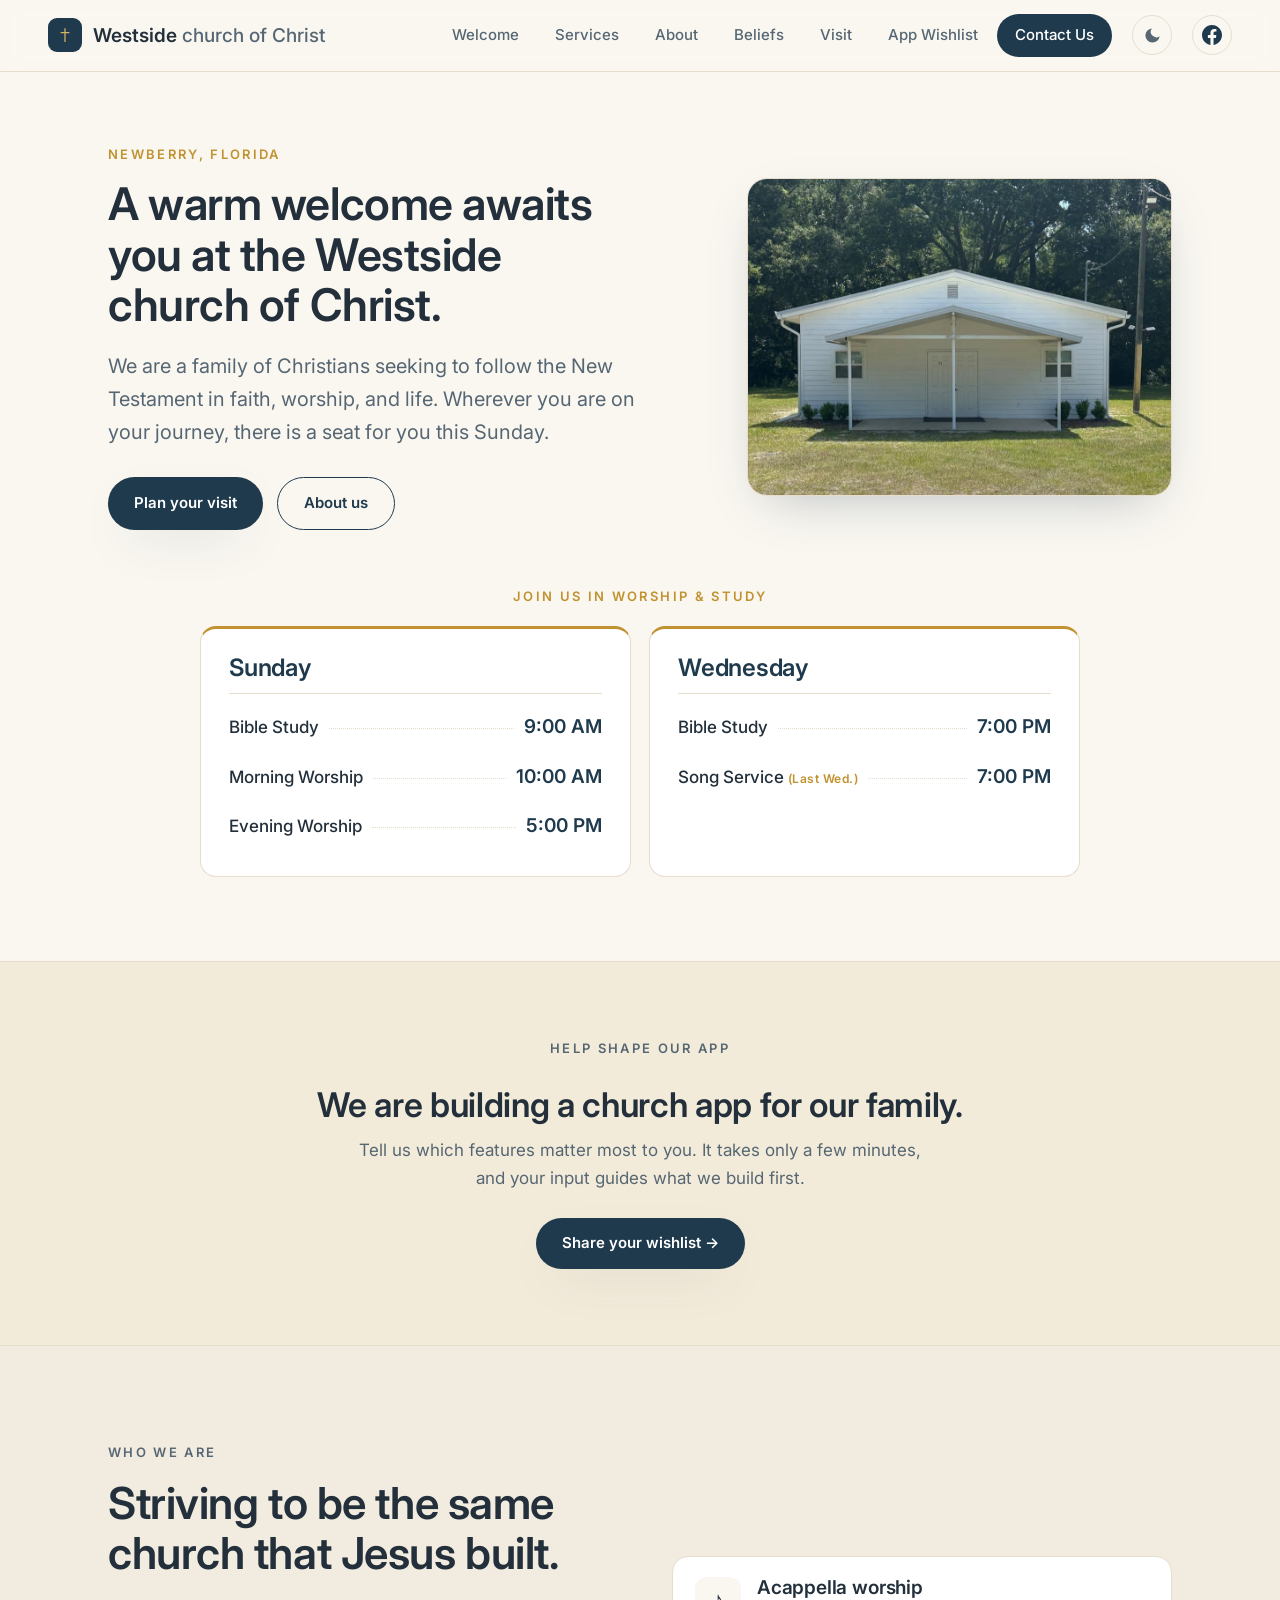
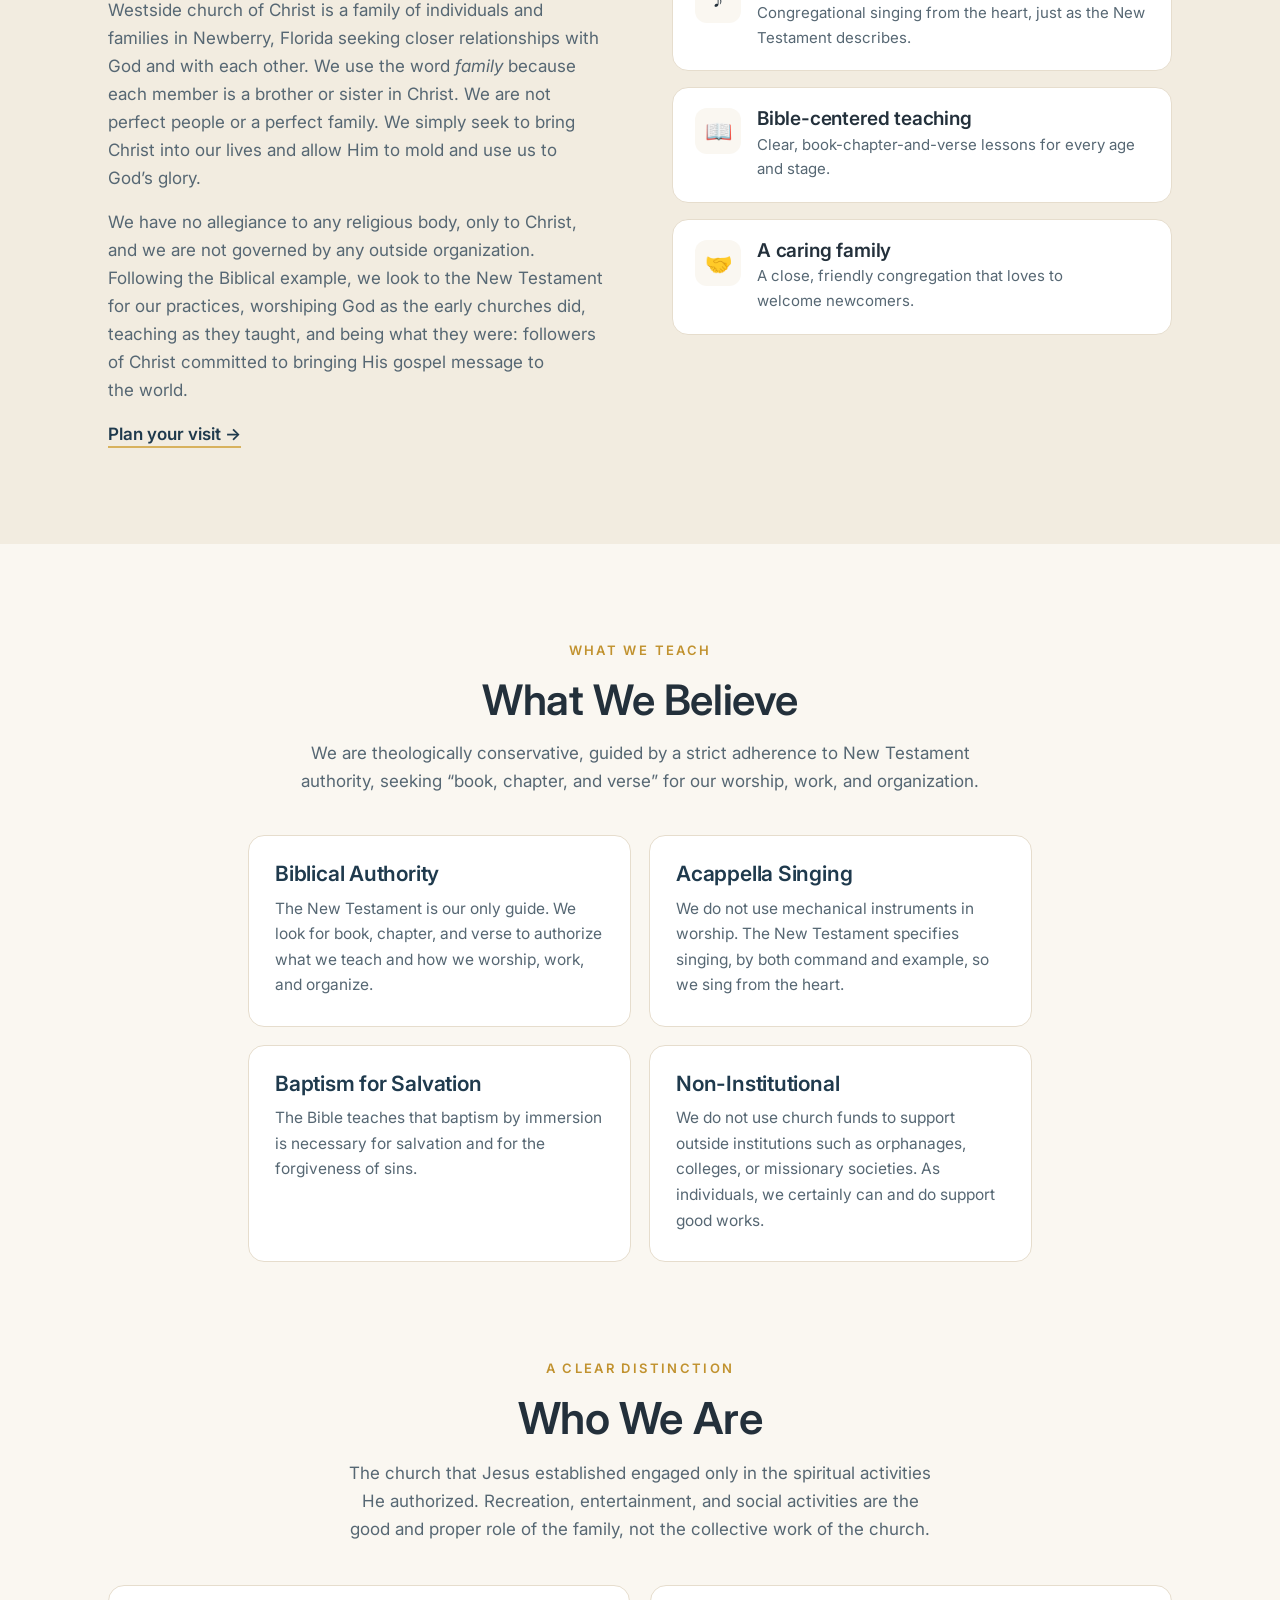
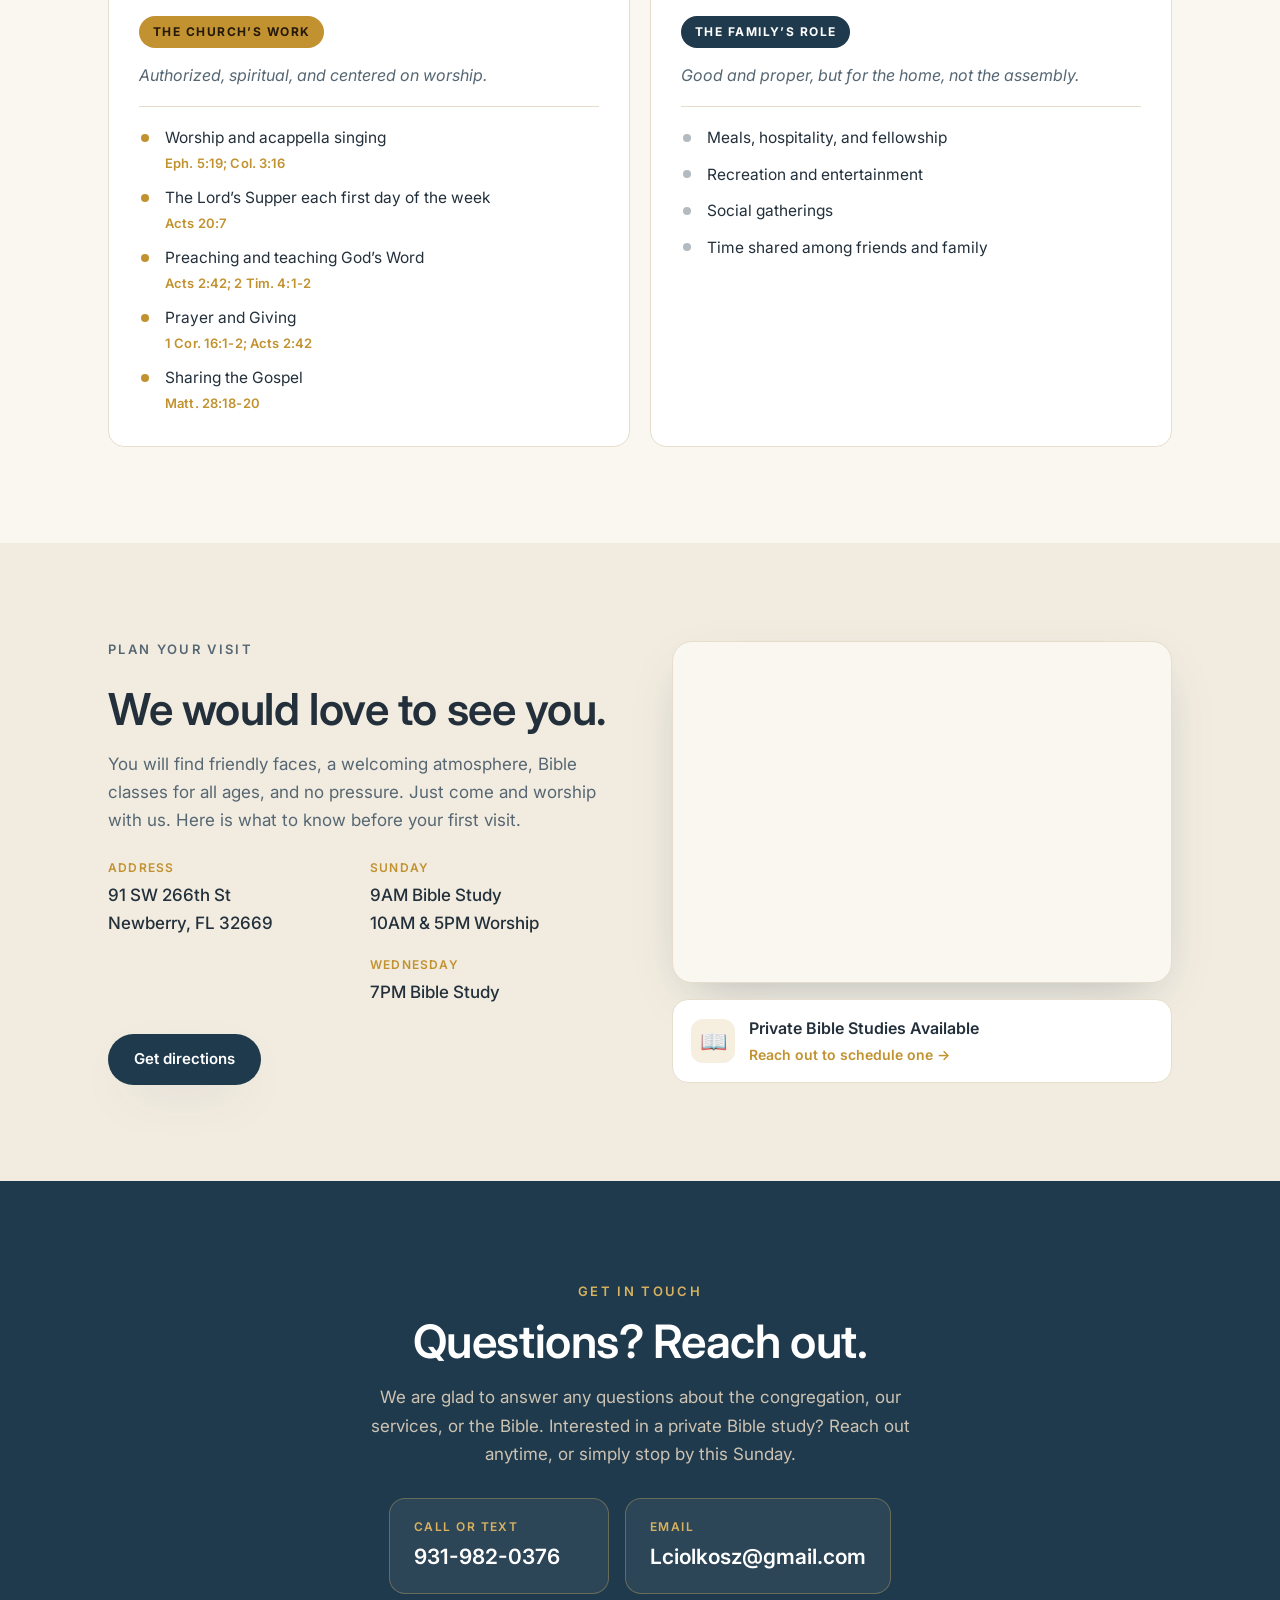
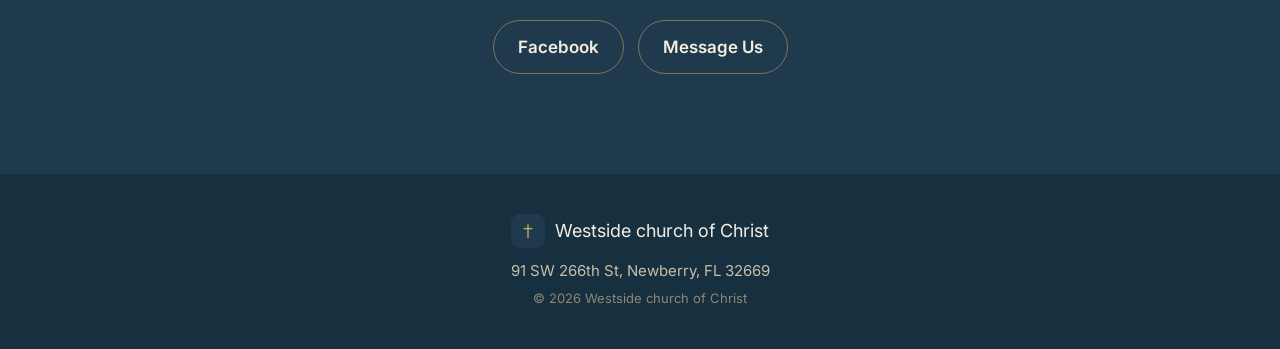
==== commit 8df27aa4: "Add App Wishlist entry points: nav link + homepage call-out band Co-Authored-By: Claude Opus 4.8 <no" ====
--- a/index.html
+++ b/index.html
@@ -3,6 +3,7 @@
 <head>
   <meta charset="UTF-8" />
   <meta name="viewport" content="width=device-width, initial-scale=1.0" />
+  <meta name="google-site-verification" content="wbxeehkGNNImtMAgVTfclR7_XwGIZLDinNRW0bseYzE" />
   <script>
     /* Apply saved theme before paint to avoid a flash. No saved value = follow system. */
     (function () {
@@ -60,7 +61,7 @@
   <link rel="preconnect" href="https://fonts.googleapis.com" />
   <link rel="preconnect" href="https://fonts.gstatic.com" crossorigin />
   <link href="https://fonts.googleapis.com/css2?family=Inter:ital,wght@0,400;0,500;0,600;0,700;1,400;1,500&display=swap" rel="stylesheet" />
-  <link rel="stylesheet" href="assets/css/style.css?v=14" />
+  <link rel="stylesheet" href="assets/css/style.css?v=15" />
   <link rel="icon" href="data:image/svg+xml,%3Csvg xmlns='http://www.w3.org/2000/svg' viewBox='0 0 32 32'%3E%3Crect width='32' height='32' rx='6' fill='%231f3a4d'/%3E%3Cpath d='M15 7h2v5h5v2h-5v11h-2V14h-5v-2h5z' fill='%23d8b25e'/%3E%3C/svg%3E" />
 </head>
 <body>
@@ -80,6 +81,7 @@
         <a href="#about">About</a>
         <a href="#beliefs">Beliefs</a>
         <a href="#visit">Visit</a>
+        <a href="/wishlist/">App Wishlist</a>
         <a href="#contact" class="nav-cta">Contact Us</a>
       </nav>
       <button class="theme-toggle" id="themeToggle" type="button" aria-label="Toggle dark mode">
@@ -138,6 +140,16 @@
             </ul>
           </article>
         </div>
+      </div>
+    </section>
+
+    <!-- App wishlist call to action -->
+    <section class="appcta" id="app-wishlist">
+      <div class="appcta-inner">
+        <p class="eyebrow">Help Shape Our App</p>
+        <h2>We are building a church app for our family.</h2>
+        <p>Tell us which features matter most to you. It takes only a few minutes, and your input guides what we build first.</p>
+        <a class="btn btn-primary" href="/wishlist/">Share your wishlist &rarr;</a>
       </div>
     </section>
 
--- a/assets/css/style.css
+++ b/assets/css/style.css
@@ -380,6 +380,16 @@
 .cm-label { font-size: 12px; letter-spacing: .12em; text-transform: uppercase; color: var(--gold-soft); font-weight: 600; }
 .cm-value { font-family: var(--serif); font-size: 21px; font-weight: 600; color: #fff; }
 
+/* ---------- App wishlist CTA band ---------- */
+.appcta {
+  background: color-mix(in srgb, var(--gold) 12%, var(--cream));
+  border-top: 1px solid var(--line); border-bottom: 1px solid var(--line);
+  padding: clamp(44px, 6vw, 76px) clamp(18px, 5vw, 48px); text-align: center;
+}
+.appcta-inner { max-width: 720px; margin: 0 auto; }
+.appcta h2 { font-size: clamp(24px, 3.5vw, 34px); margin: 6px 0 12px; }
+.appcta p { color: var(--ink-soft); margin: 0 auto 26px; max-width: 54ch; }
+
 /* ---------- Footer ---------- */
 .site-footer { background: var(--navy-2); color: #c8bda9; padding: 40px clamp(18px, 5vw, 48px); }
 .foot-inner { max-width: var(--maxw); margin: 0 auto; text-align: center; }
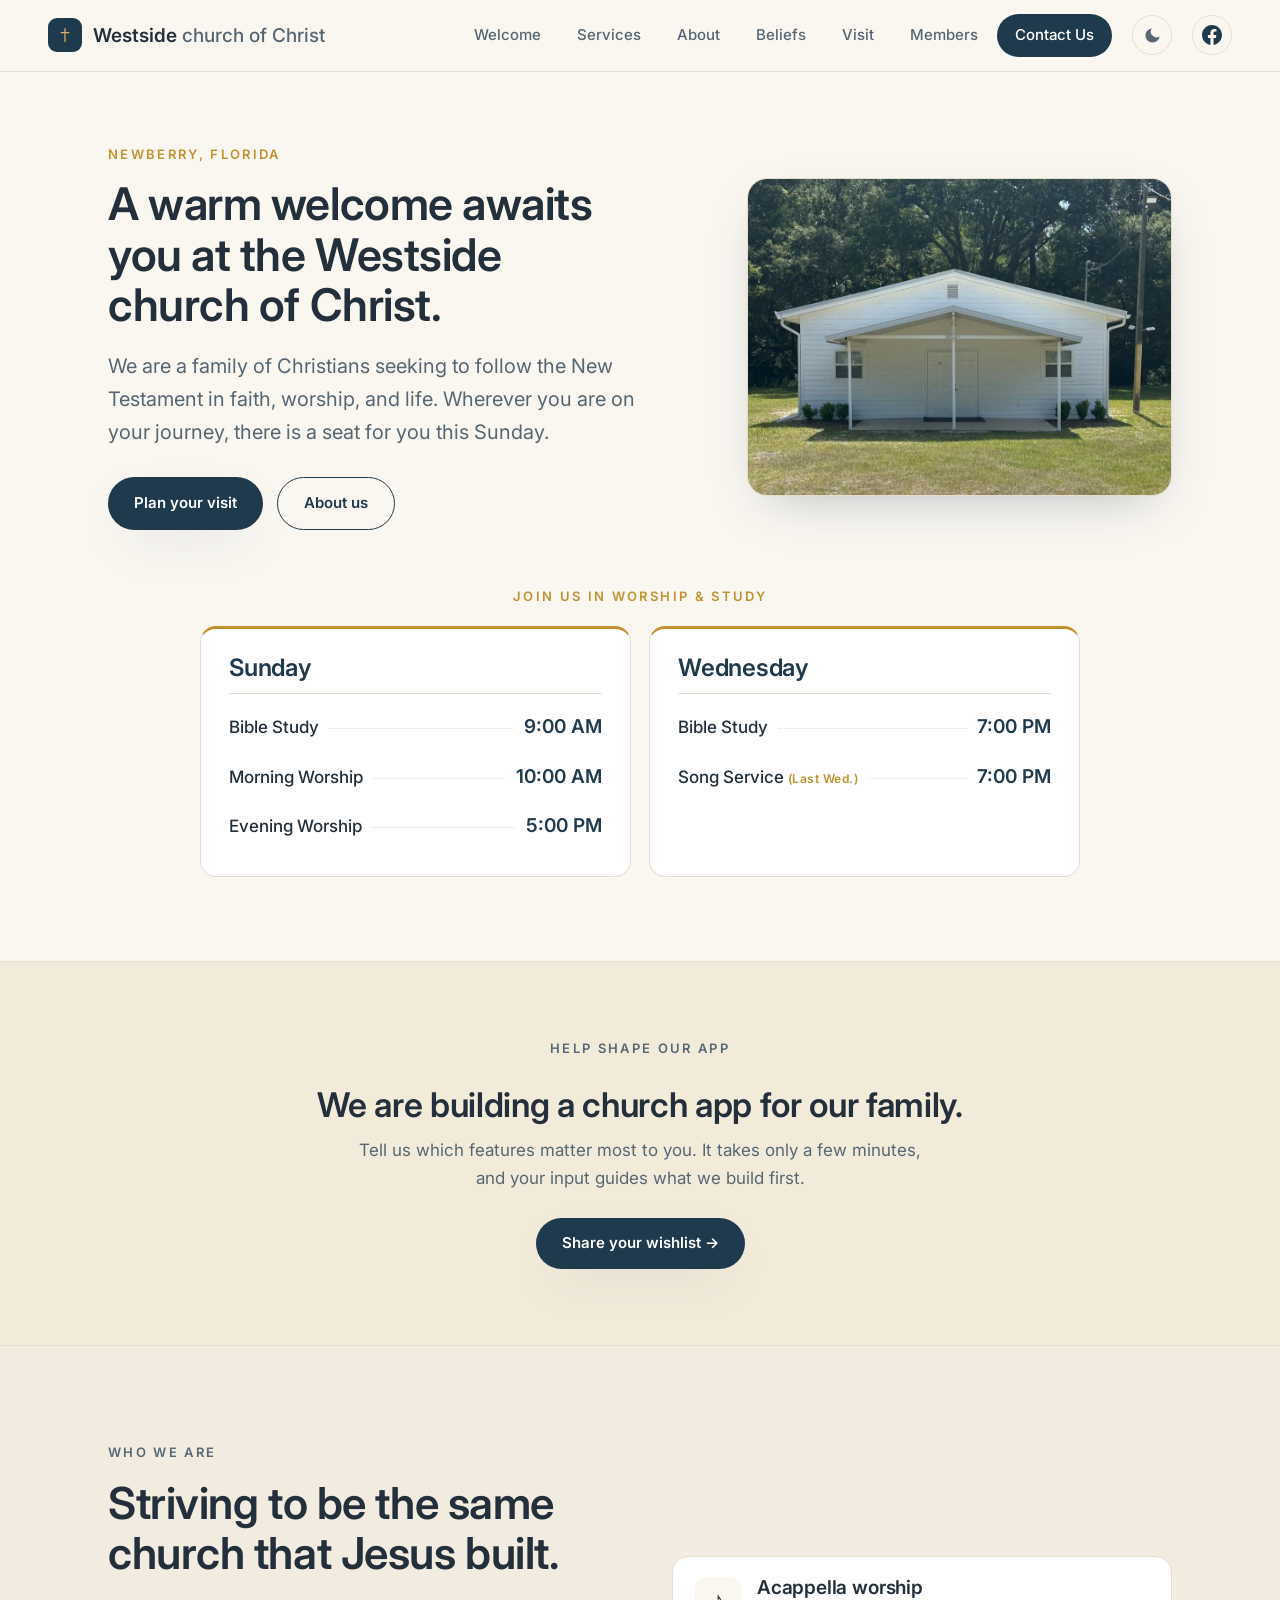
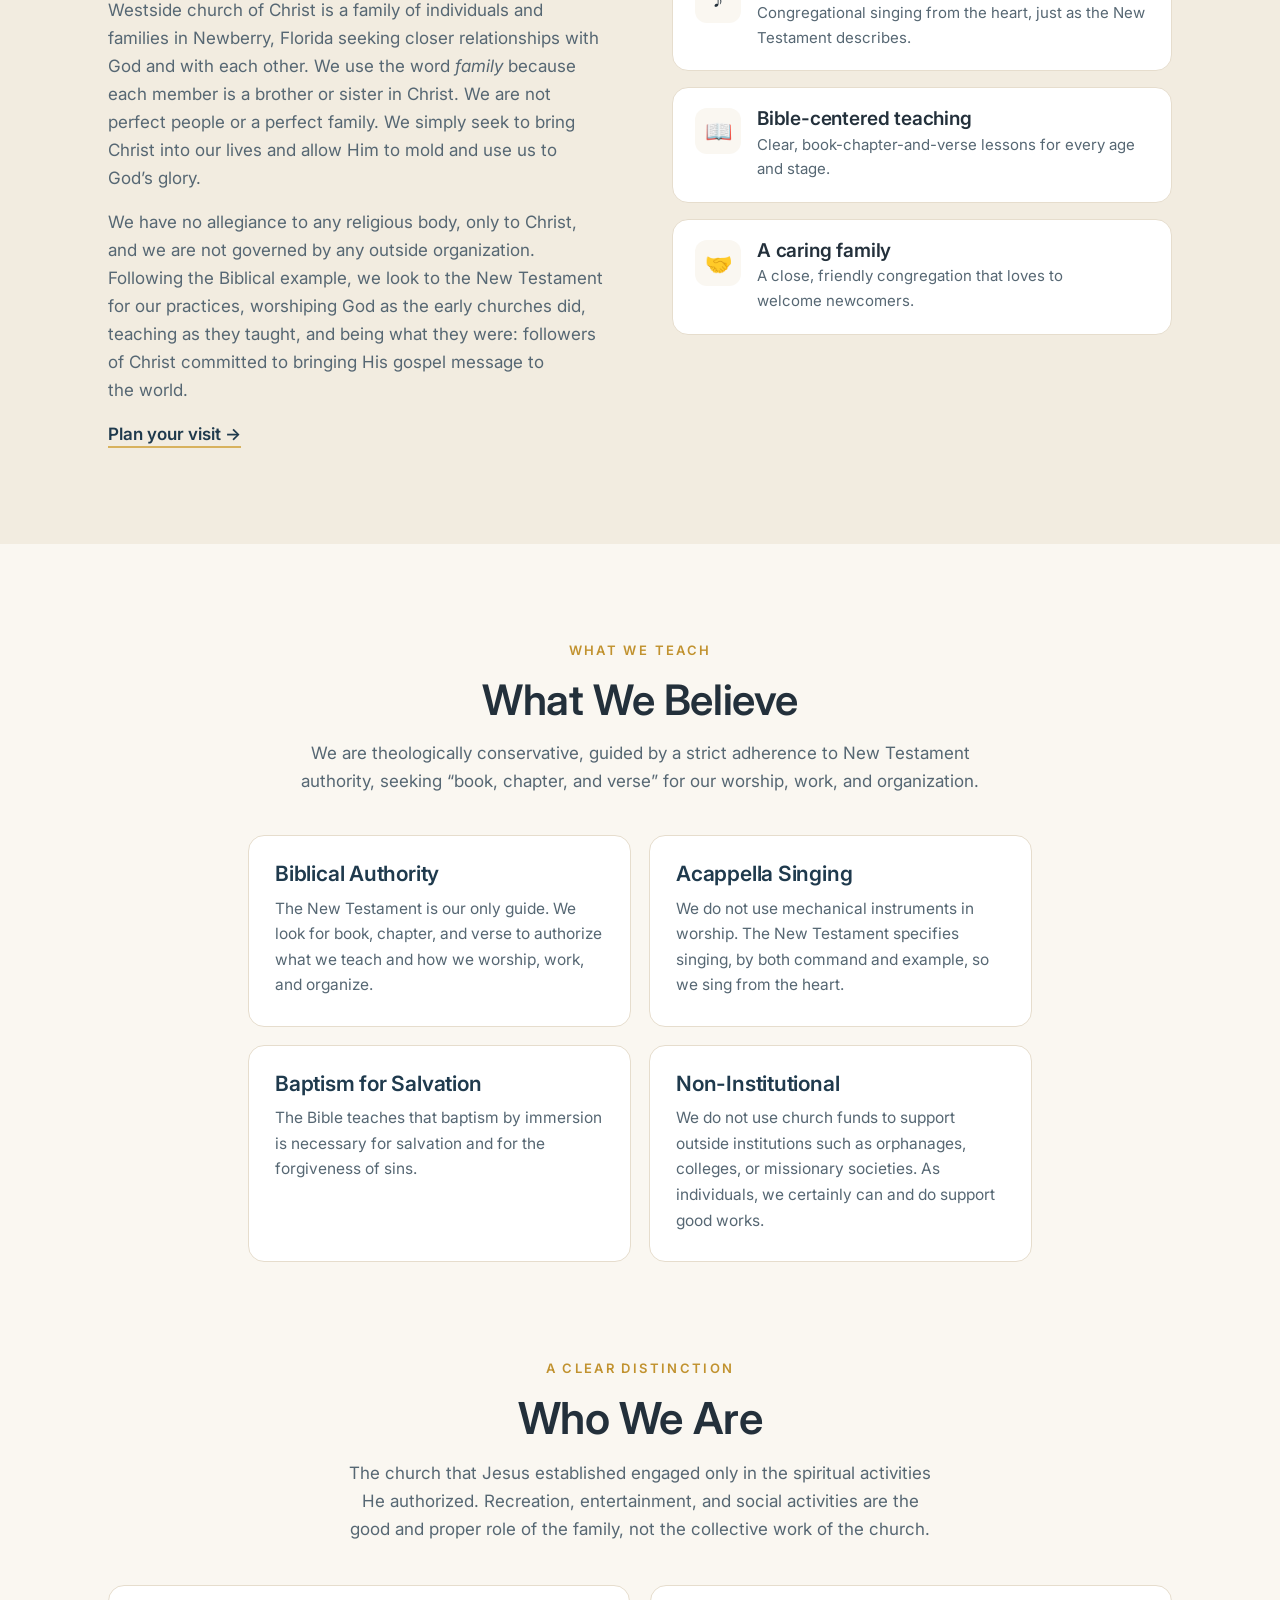
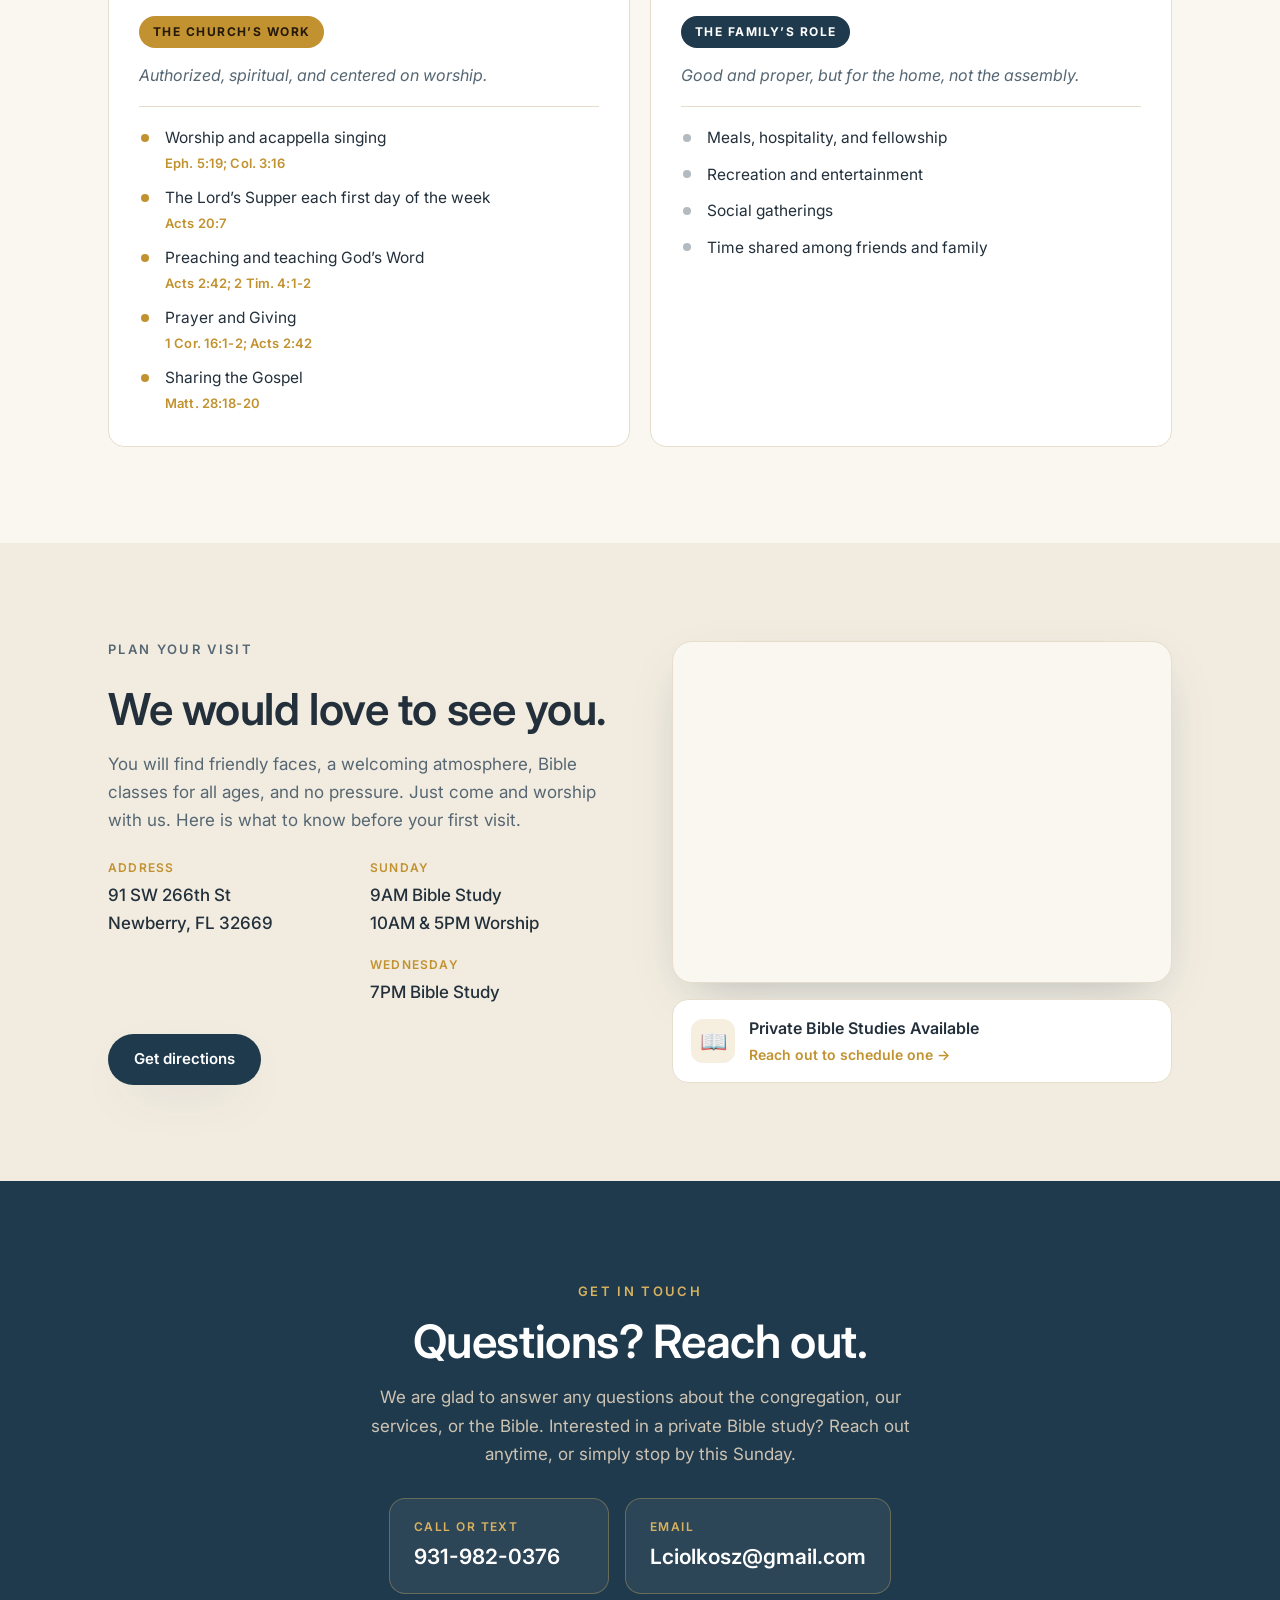
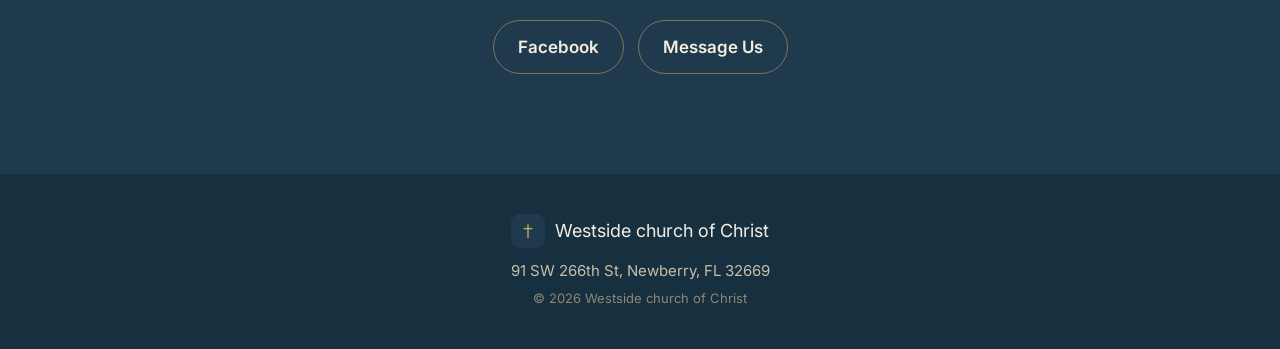
==== commit 576d8c8a: "Rename nav link App Wishlist to Members Co-Authored-By: Claude Opus 4.8 <noreply@anthropic.com>" ====
--- a/index.html
+++ b/index.html
@@ -81,7 +81,7 @@
         <a href="#about">About</a>
         <a href="#beliefs">Beliefs</a>
         <a href="#visit">Visit</a>
-        <a href="/wishlist/">App Wishlist</a>
+        <a href="/wishlist/">Members</a>
         <a href="#contact" class="nav-cta">Contact Us</a>
       </nav>
       <button class="theme-toggle" id="themeToggle" type="button" aria-label="Toggle dark mode">
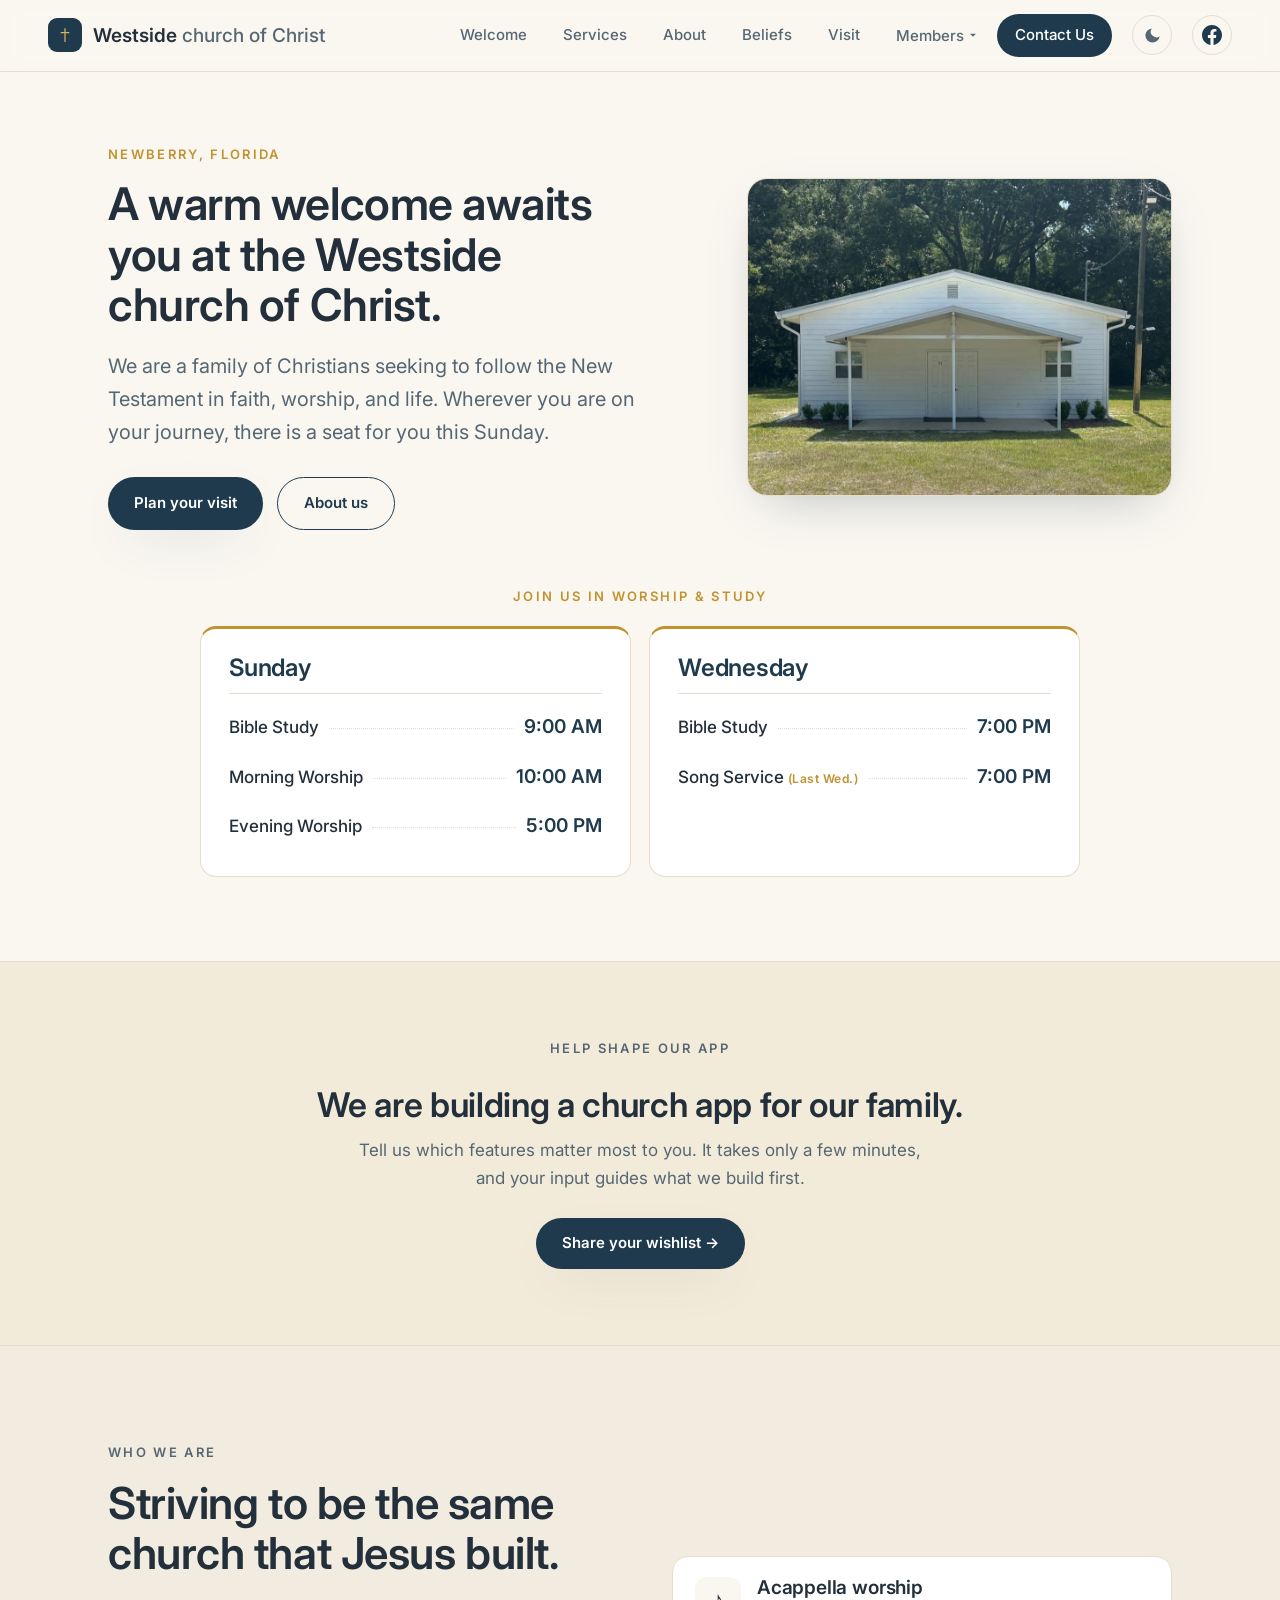
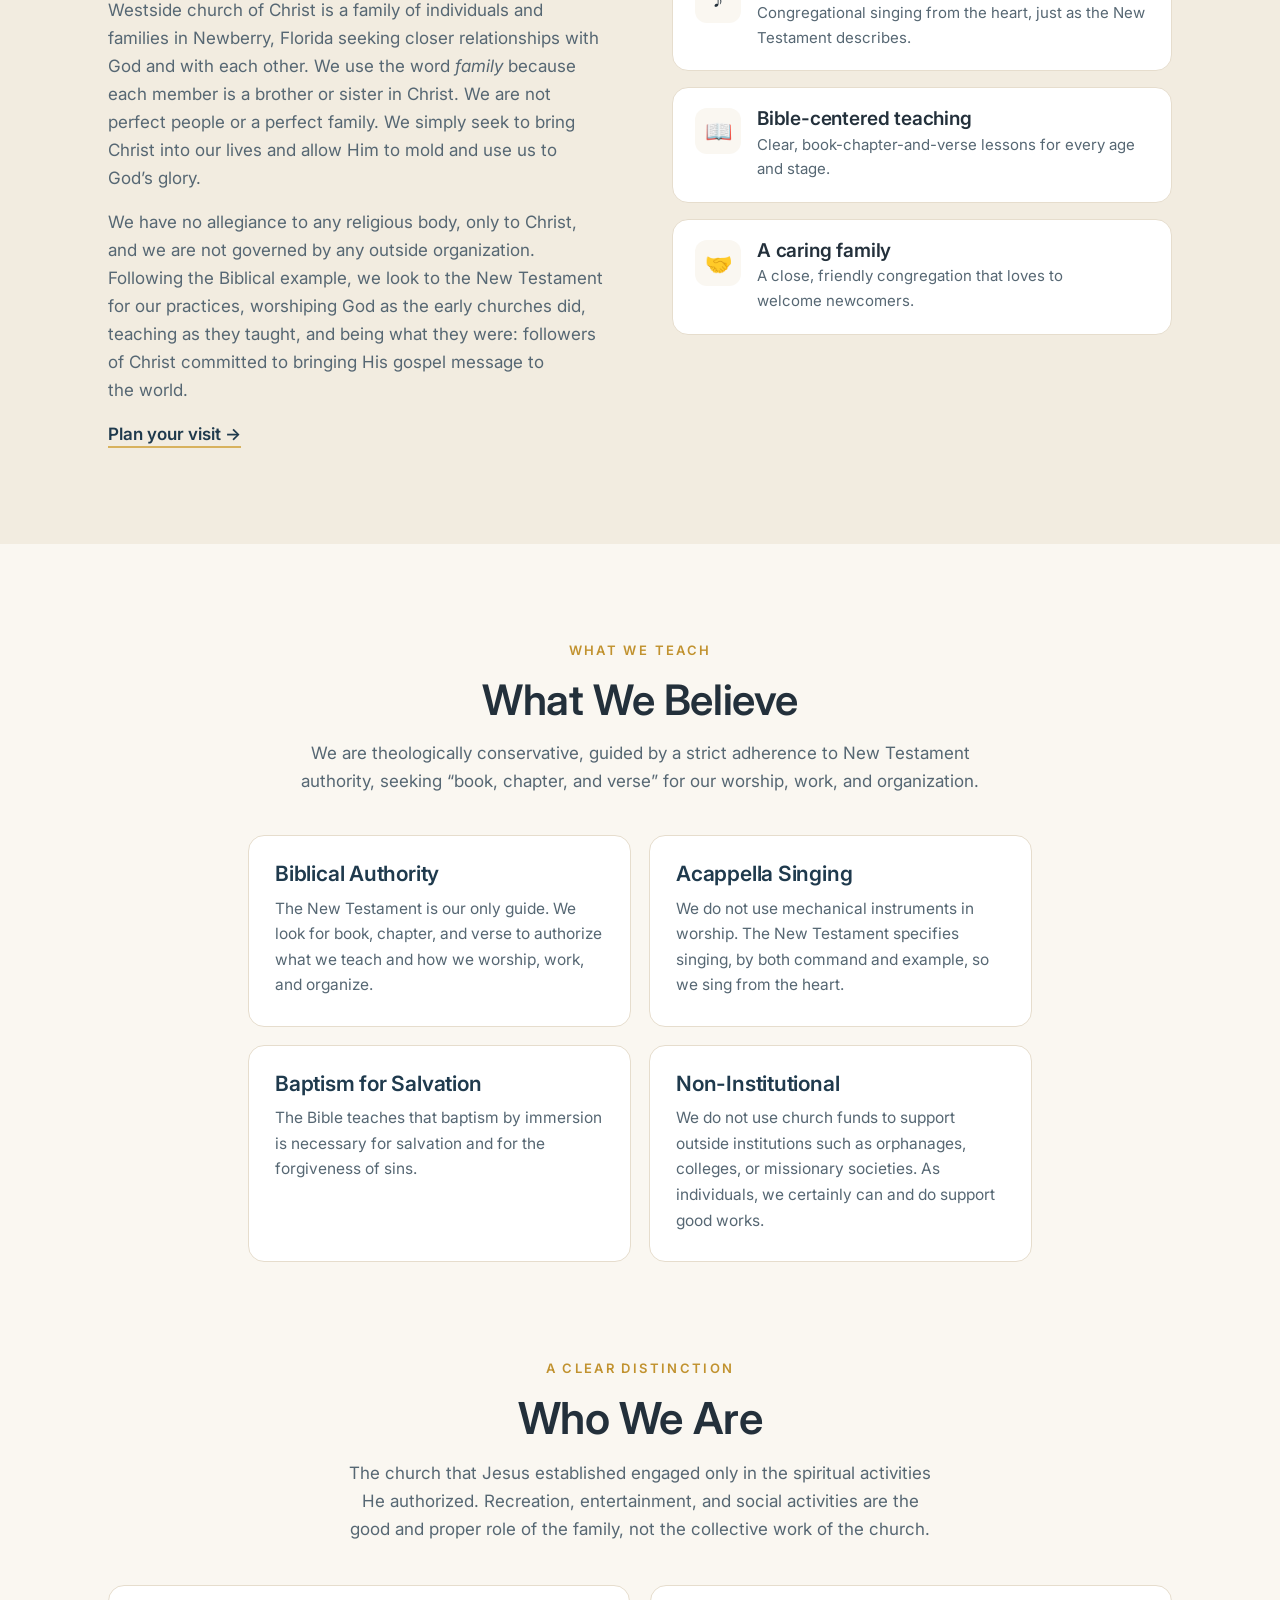
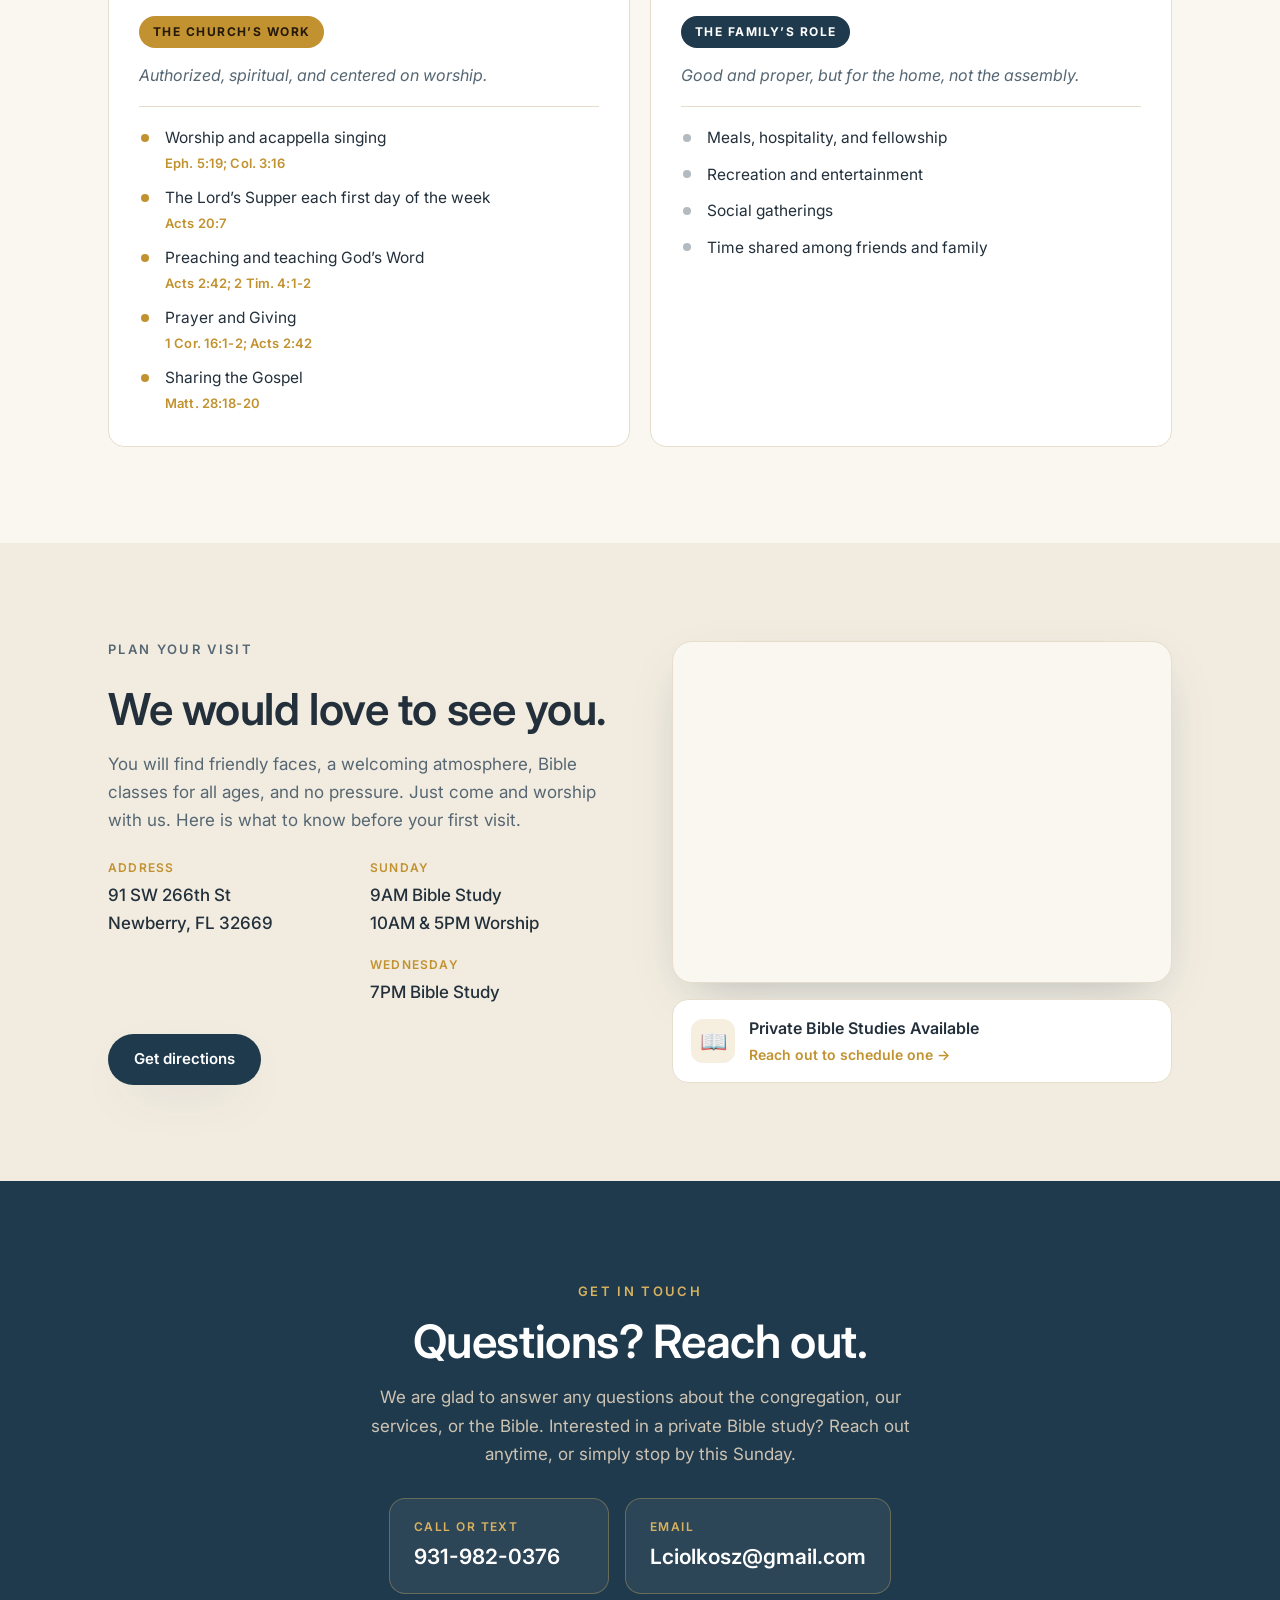
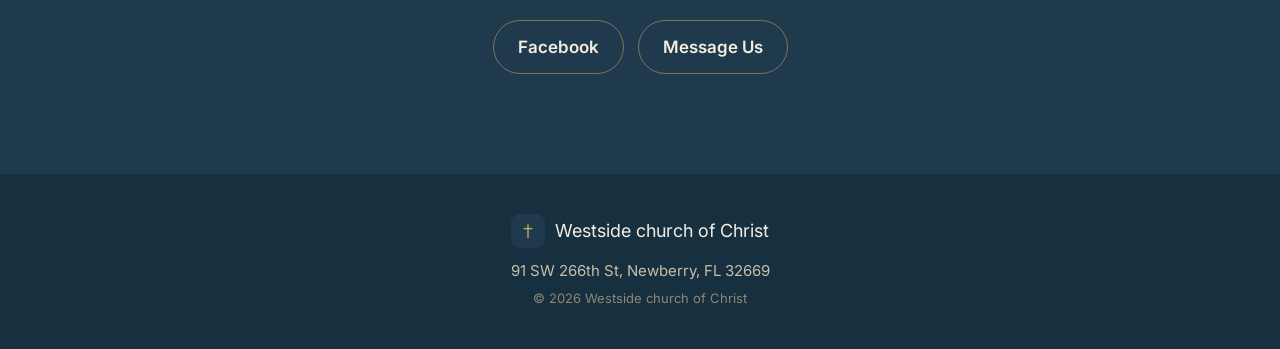
==== commit 6ebe6c77: "Nav: make Members a dropdown with Portal + Wishlist Co-Authored-By: Claude Opus 4.8 <noreply@anthrop" ====
--- a/index.html
+++ b/index.html
@@ -61,7 +61,7 @@
   <link rel="preconnect" href="https://fonts.googleapis.com" />
   <link rel="preconnect" href="https://fonts.gstatic.com" crossorigin />
   <link href="https://fonts.googleapis.com/css2?family=Inter:ital,wght@0,400;0,500;0,600;0,700;1,400;1,500&display=swap" rel="stylesheet" />
-  <link rel="stylesheet" href="assets/css/style.css?v=15" />
+  <link rel="stylesheet" href="assets/css/style.css?v=16" />
   <link rel="icon" href="data:image/svg+xml,%3Csvg xmlns='http://www.w3.org/2000/svg' viewBox='0 0 32 32'%3E%3Crect width='32' height='32' rx='6' fill='%231f3a4d'/%3E%3Cpath d='M15 7h2v5h5v2h-5v11h-2V14h-5v-2h5z' fill='%23d8b25e'/%3E%3C/svg%3E" />
 </head>
 <body>
@@ -81,7 +81,13 @@
         <a href="#about">About</a>
         <a href="#beliefs">Beliefs</a>
         <a href="#visit">Visit</a>
-        <a href="/wishlist/">Members</a>
+        <div class="nav-dd" id="membersDd">
+          <button type="button" class="nav-dd-toggle" id="membersDdToggle" aria-haspopup="true" aria-expanded="false">Members<svg viewBox="0 0 24 24" width="14" height="14" aria-hidden="true"><path fill="currentColor" d="M7 10l5 5 5-5z"/></svg></button>
+          <div class="nav-dd-menu">
+            <a href="/app/">Portal</a>
+            <a href="/wishlist/">Wishlist</a>
+          </div>
+        </div>
         <a href="#contact" class="nav-cta">Contact Us</a>
       </nav>
       <button class="theme-toggle" id="themeToggle" type="button" aria-label="Toggle dark mode">
@@ -358,6 +364,6 @@
     </div>
   </footer>
 
-  <script src="assets/js/main.js?v=14"></script>
+  <script src="assets/js/main.js?v=16"></script>
 </body>
 </html>
--- a/assets/css/style.css
+++ b/assets/css/style.css
@@ -132,6 +132,33 @@
 .nav-toggle { display: none; background: none; border: 0; cursor: pointer; padding: 8px; }
 .nav-toggle span { display: block; width: 24px; height: 2px; background: var(--navy); margin: 5px 0; border-radius: 2px; transition: .25s var(--ease); }
 
+/* Members dropdown */
+.nav-dd { position: relative; }
+.nav-dd-toggle {
+  font-family: inherit; font-size: 15px; font-weight: 500; color: var(--ink-soft);
+  background: none; border: 1.5px solid transparent; padding: 8px 14px 8px 16px; border-radius: 999px;
+  cursor: pointer; white-space: nowrap; display: inline-flex; align-items: center; gap: 2px;
+  transition: color .2s var(--ease), background .2s var(--ease), border-color .2s var(--ease);
+}
+.nav-dd-toggle svg { fill: currentColor; }
+.nav-dd-toggle:hover, .nav-dd.open .nav-dd-toggle { background: var(--brand-text); color: var(--on-brand); border-color: var(--brand-text); }
+.nav-dd-menu {
+  display: none; position: absolute; top: calc(100% + 6px); left: 0; min-width: 170px;
+  background: var(--white); border: 1px solid var(--line); border-radius: 12px;
+  box-shadow: var(--shadow); padding: 6px; z-index: 60;
+}
+.nav-dd.open .nav-dd-menu { display: block; }
+@media (min-width: 901px) { .nav-dd:hover .nav-dd-menu { display: block; } }
+.nav-dd-menu a { display: block; padding: 9px 14px; border-radius: 8px; font-size: 15px; color: var(--ink-soft) !important; border: 0 !important; }
+.nav-dd-menu a:hover { background: var(--brand-text); color: var(--on-brand) !important; }
+
+@media (max-width: 900px) {
+  .nav-dd { width: 100%; }
+  .nav-dd-toggle { width: 100%; justify-content: center; padding: 12px 24px; }
+  .nav-dd-menu { position: static; box-shadow: none; border: 0; background: transparent; padding: 0; min-width: 0; }
+  .nav-dd-menu a { text-align: center; }
+}
+
 /* ---------- Buttons ---------- */
 .btn {
   display: inline-flex; align-items: center; gap: 8px;
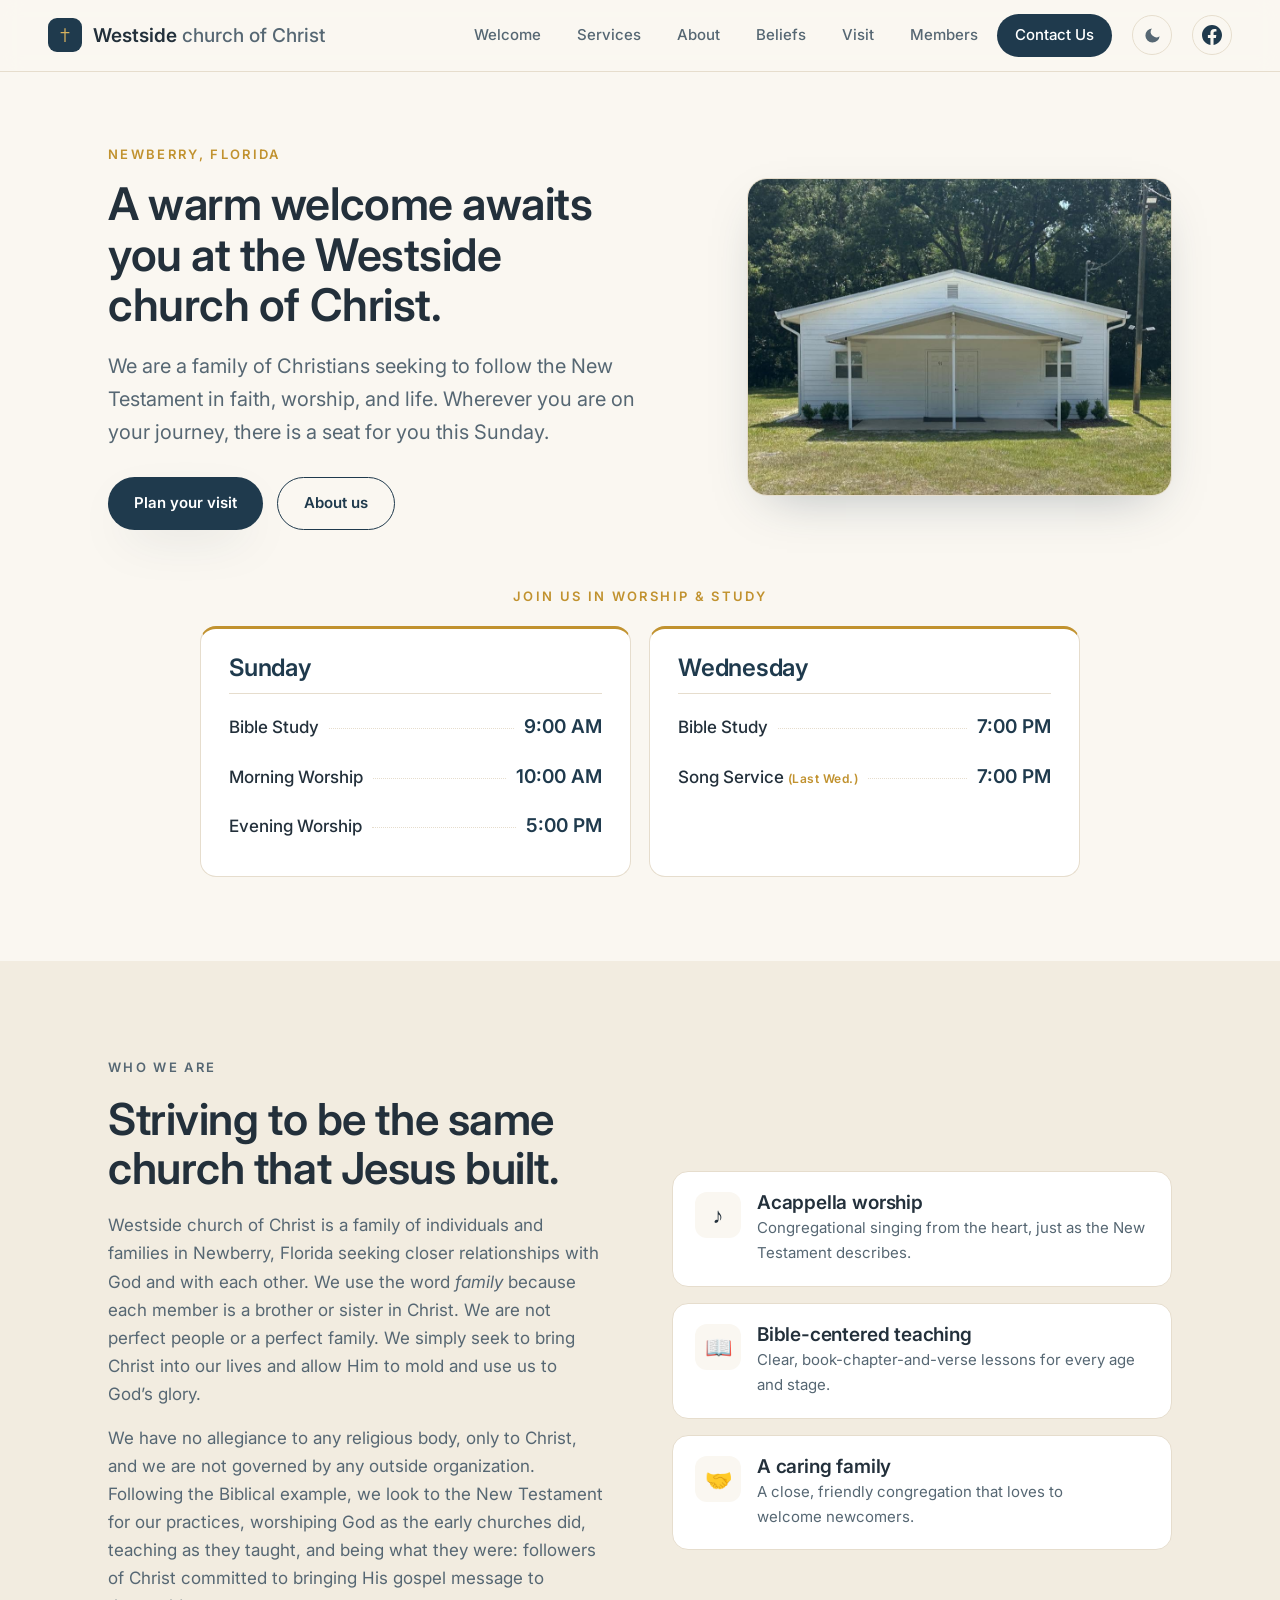
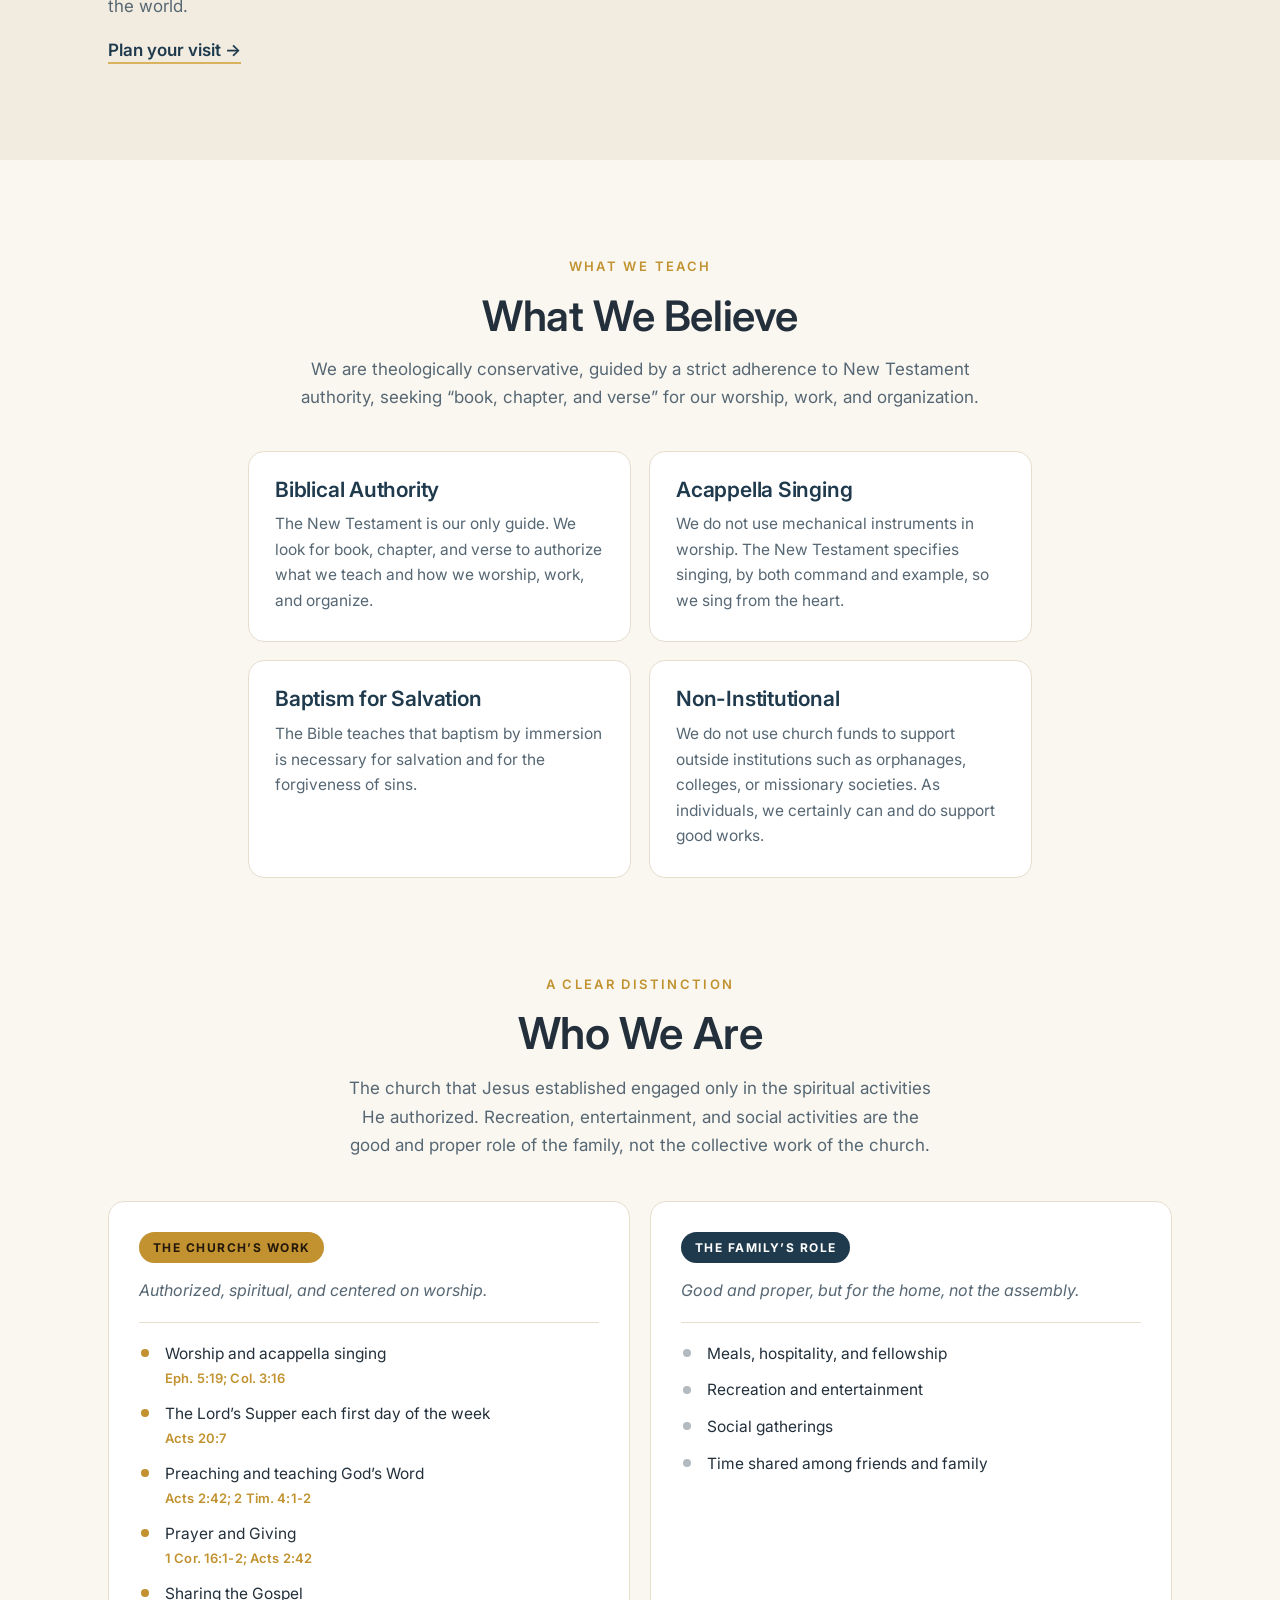
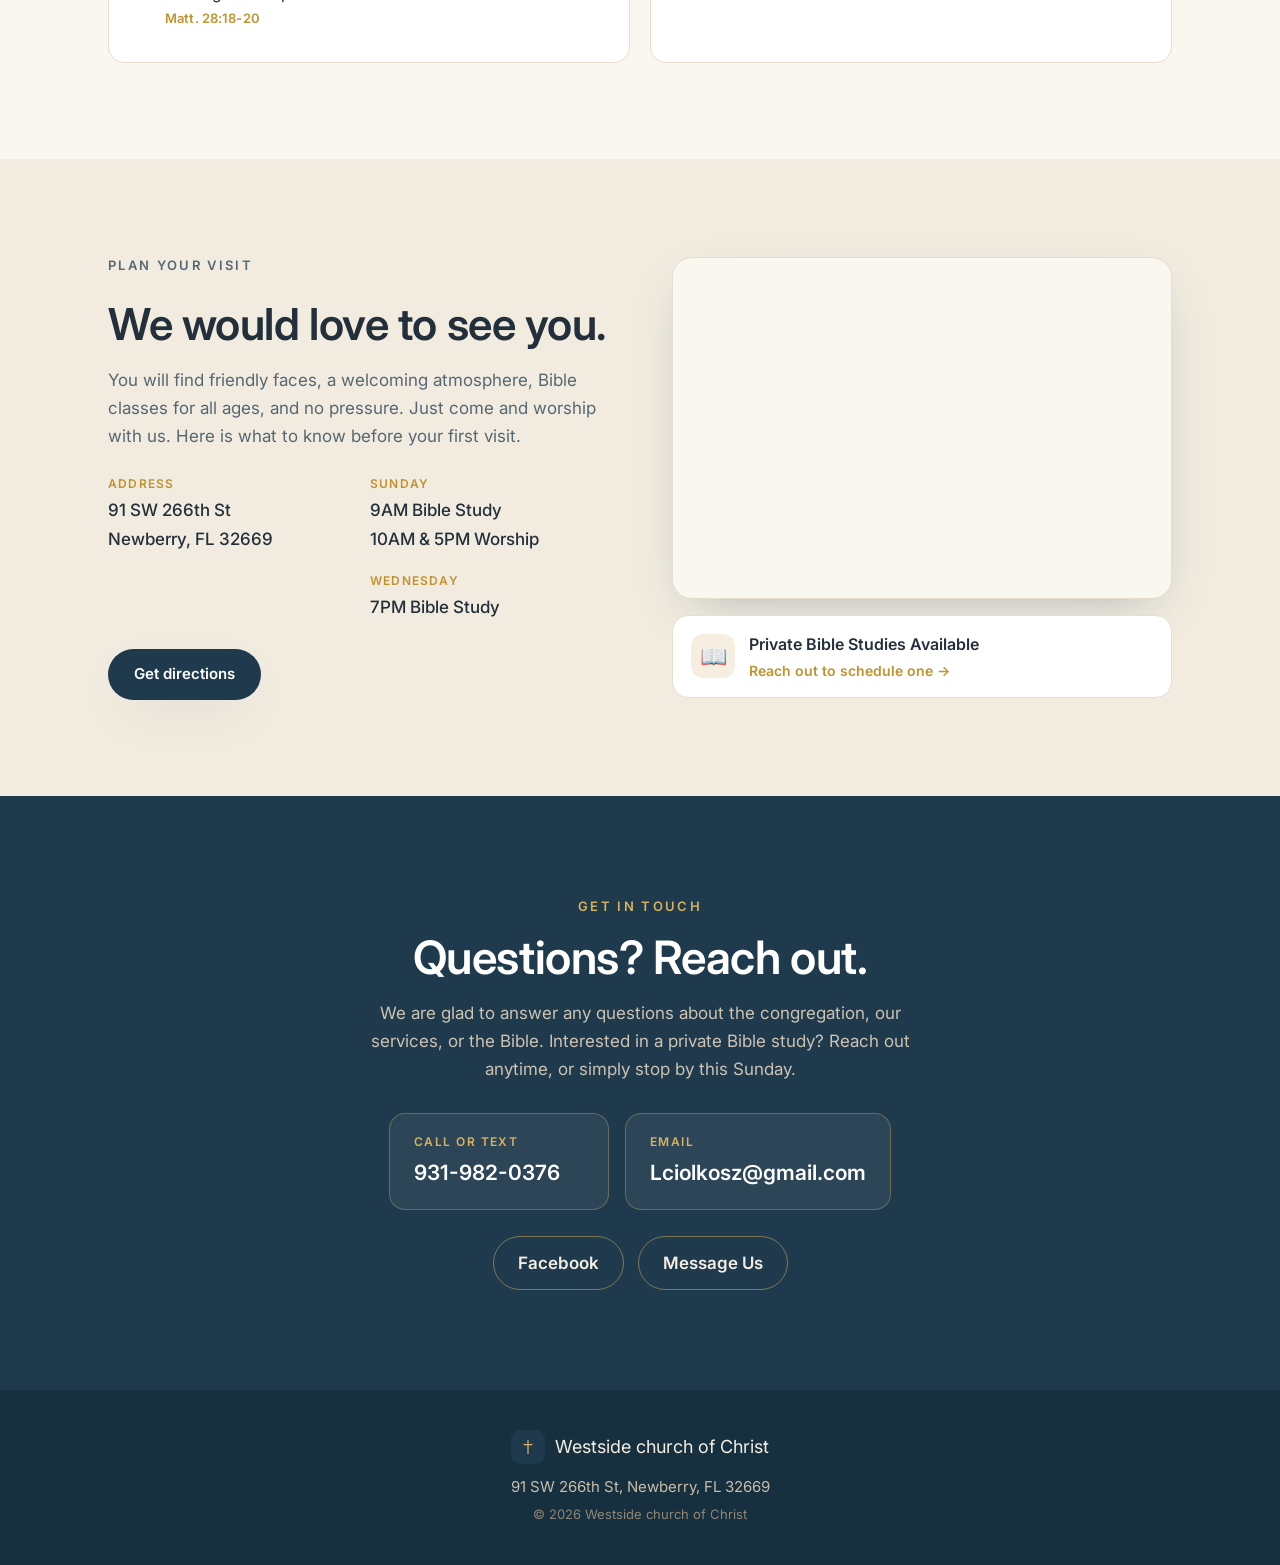
==== commit 720d4a1f: "Make wishlist/roadmap/outreach members-only: remove public links, surface in app - Public site: drop" ====
--- a/index.html
+++ b/index.html
@@ -61,7 +61,7 @@
   <link rel="preconnect" href="https://fonts.googleapis.com" />
   <link rel="preconnect" href="https://fonts.gstatic.com" crossorigin />
   <link href="https://fonts.googleapis.com/css2?family=Inter:ital,wght@0,400;0,500;0,600;0,700;1,400;1,500&display=swap" rel="stylesheet" />
-  <link rel="stylesheet" href="assets/css/style.css?v=16" />
+  <link rel="stylesheet" href="assets/css/style.css?v=17" />
   <link rel="icon" href="data:image/svg+xml,%3Csvg xmlns='http://www.w3.org/2000/svg' viewBox='0 0 32 32'%3E%3Crect width='32' height='32' rx='6' fill='%231f3a4d'/%3E%3Cpath d='M15 7h2v5h5v2h-5v11h-2V14h-5v-2h5z' fill='%23d8b25e'/%3E%3C/svg%3E" />
 </head>
 <body>
@@ -81,13 +81,7 @@
         <a href="#about">About</a>
         <a href="#beliefs">Beliefs</a>
         <a href="#visit">Visit</a>
-        <div class="nav-dd" id="membersDd">
-          <button type="button" class="nav-dd-toggle" id="membersDdToggle" aria-haspopup="true" aria-expanded="false">Members<svg viewBox="0 0 24 24" width="14" height="14" aria-hidden="true"><path fill="currentColor" d="M7 10l5 5 5-5z"/></svg></button>
-          <div class="nav-dd-menu">
-            <a href="/app/">Portal</a>
-            <a href="/wishlist/">Wishlist</a>
-          </div>
-        </div>
+        <a href="/app/">Members</a>
         <a href="#contact" class="nav-cta">Contact Us</a>
       </nav>
       <button class="theme-toggle" id="themeToggle" type="button" aria-label="Toggle dark mode">
@@ -149,15 +143,6 @@
       </div>
     </section>
 
-    <!-- App wishlist call to action -->
-    <section class="appcta" id="app-wishlist">
-      <div class="appcta-inner">
-        <p class="eyebrow">Help Shape Our App</p>
-        <h2>We are building a church app for our family.</h2>
-        <p>Tell us which features matter most to you. It takes only a few minutes, and your input guides what we build first.</p>
-        <a class="btn btn-primary" href="/wishlist/">Share your wishlist &rarr;</a>
-      </div>
-    </section>
 
     <!-- About / What to expect -->
     <section class="about" id="about">
@@ -364,6 +349,6 @@
     </div>
   </footer>
 
-  <script src="assets/js/main.js?v=16"></script>
+  <script src="assets/js/main.js?v=17"></script>
 </body>
 </html>
